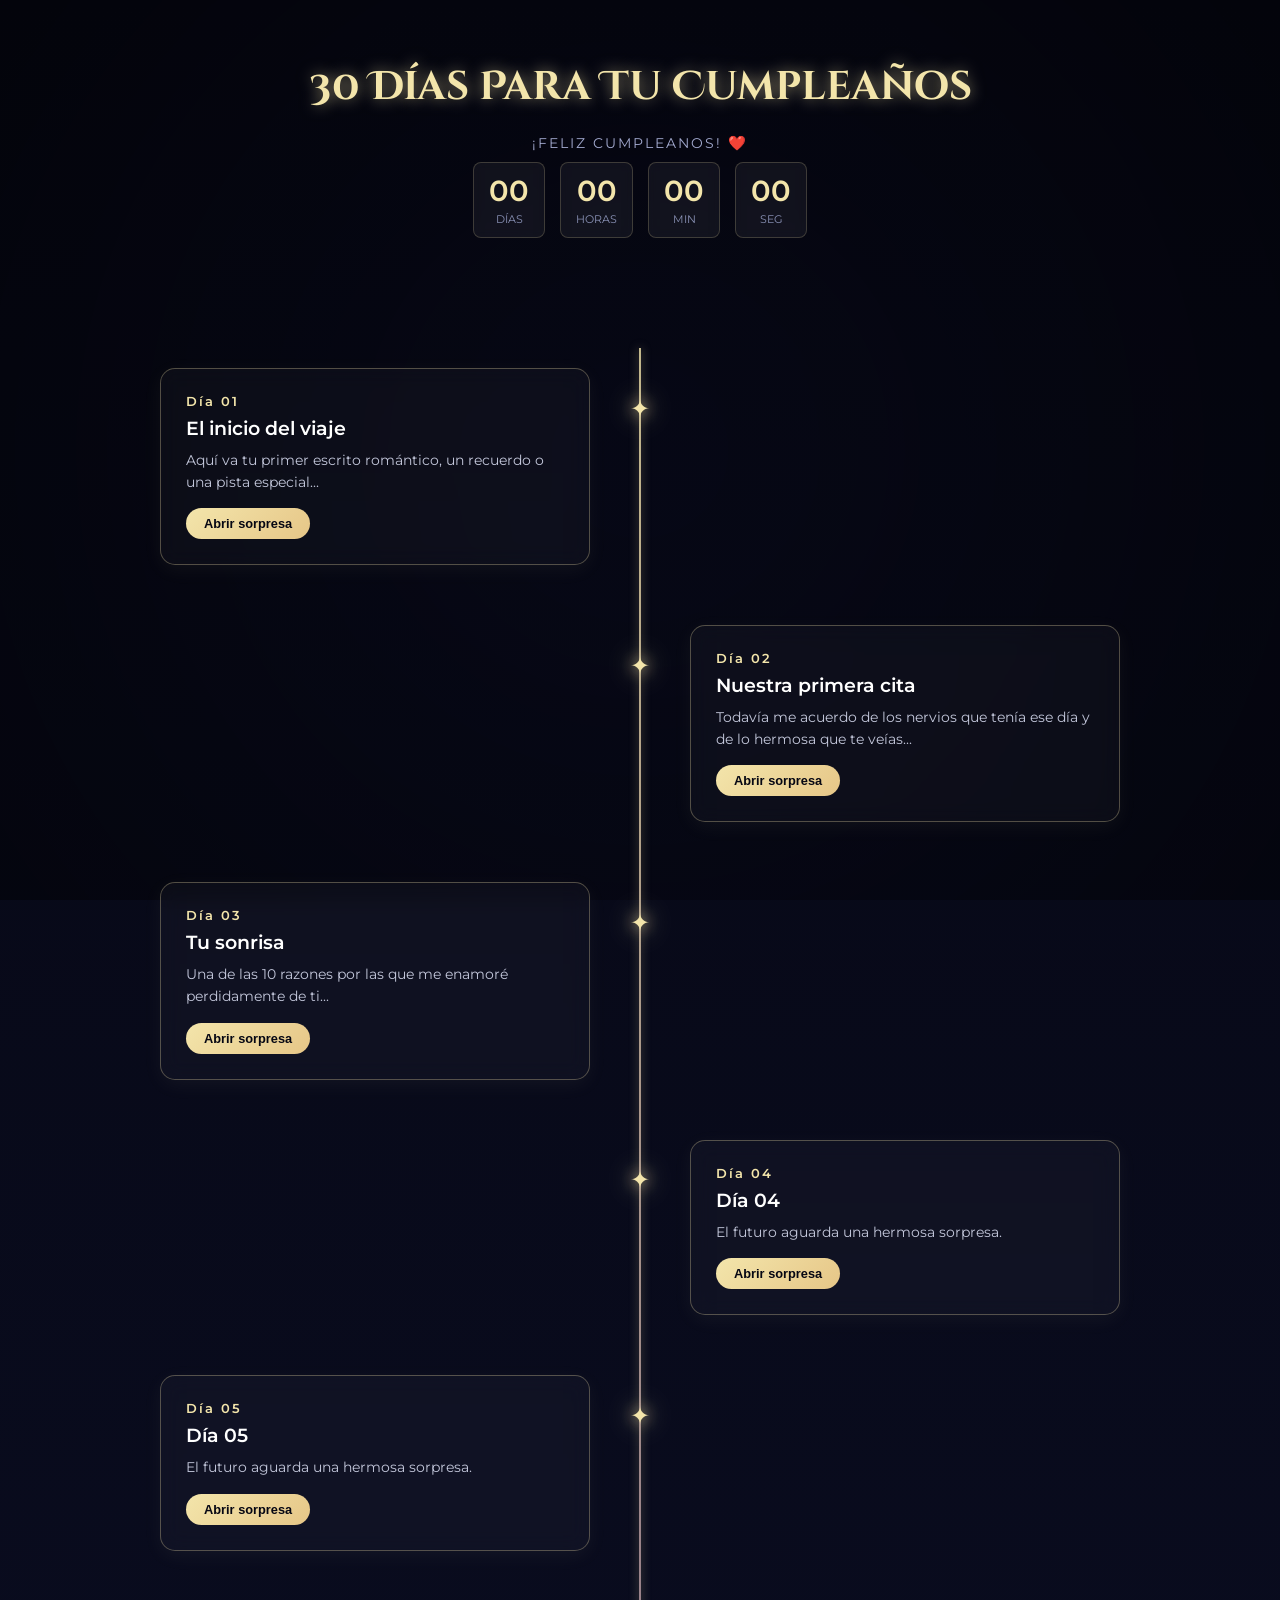
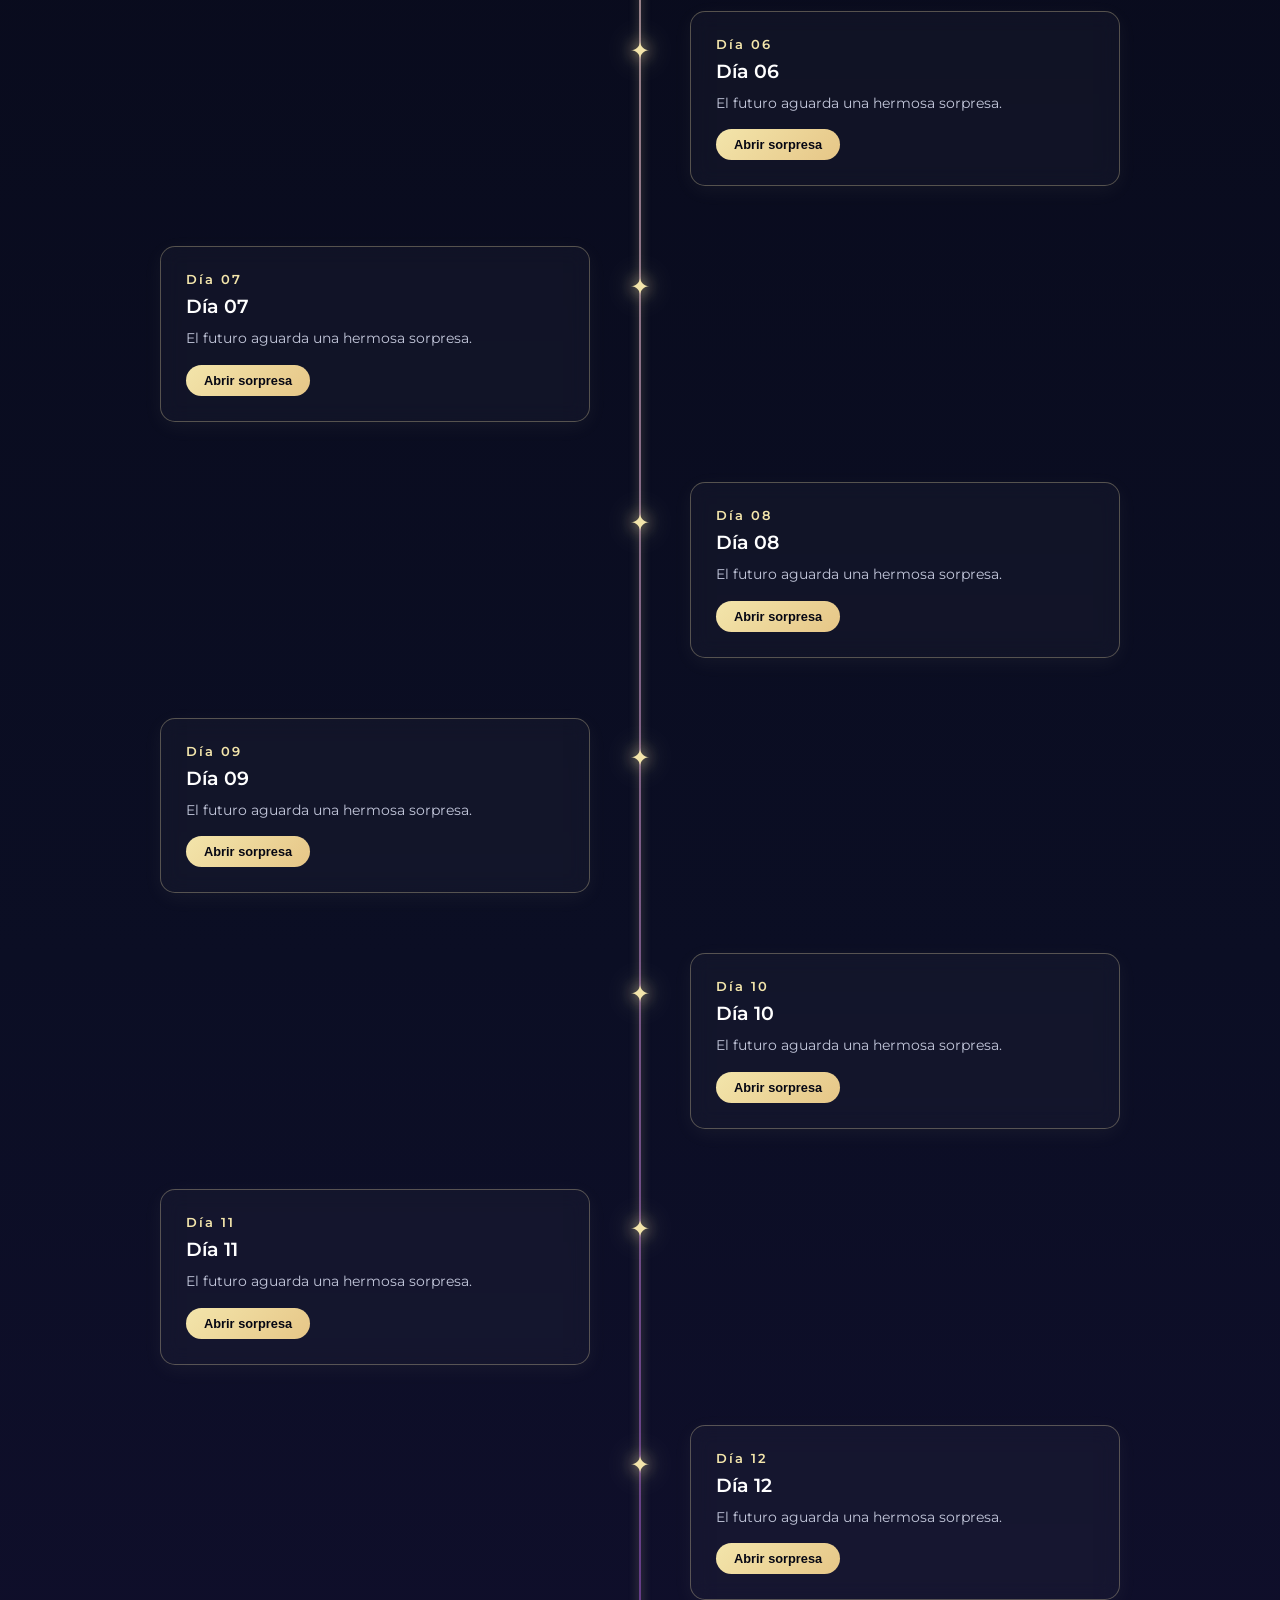
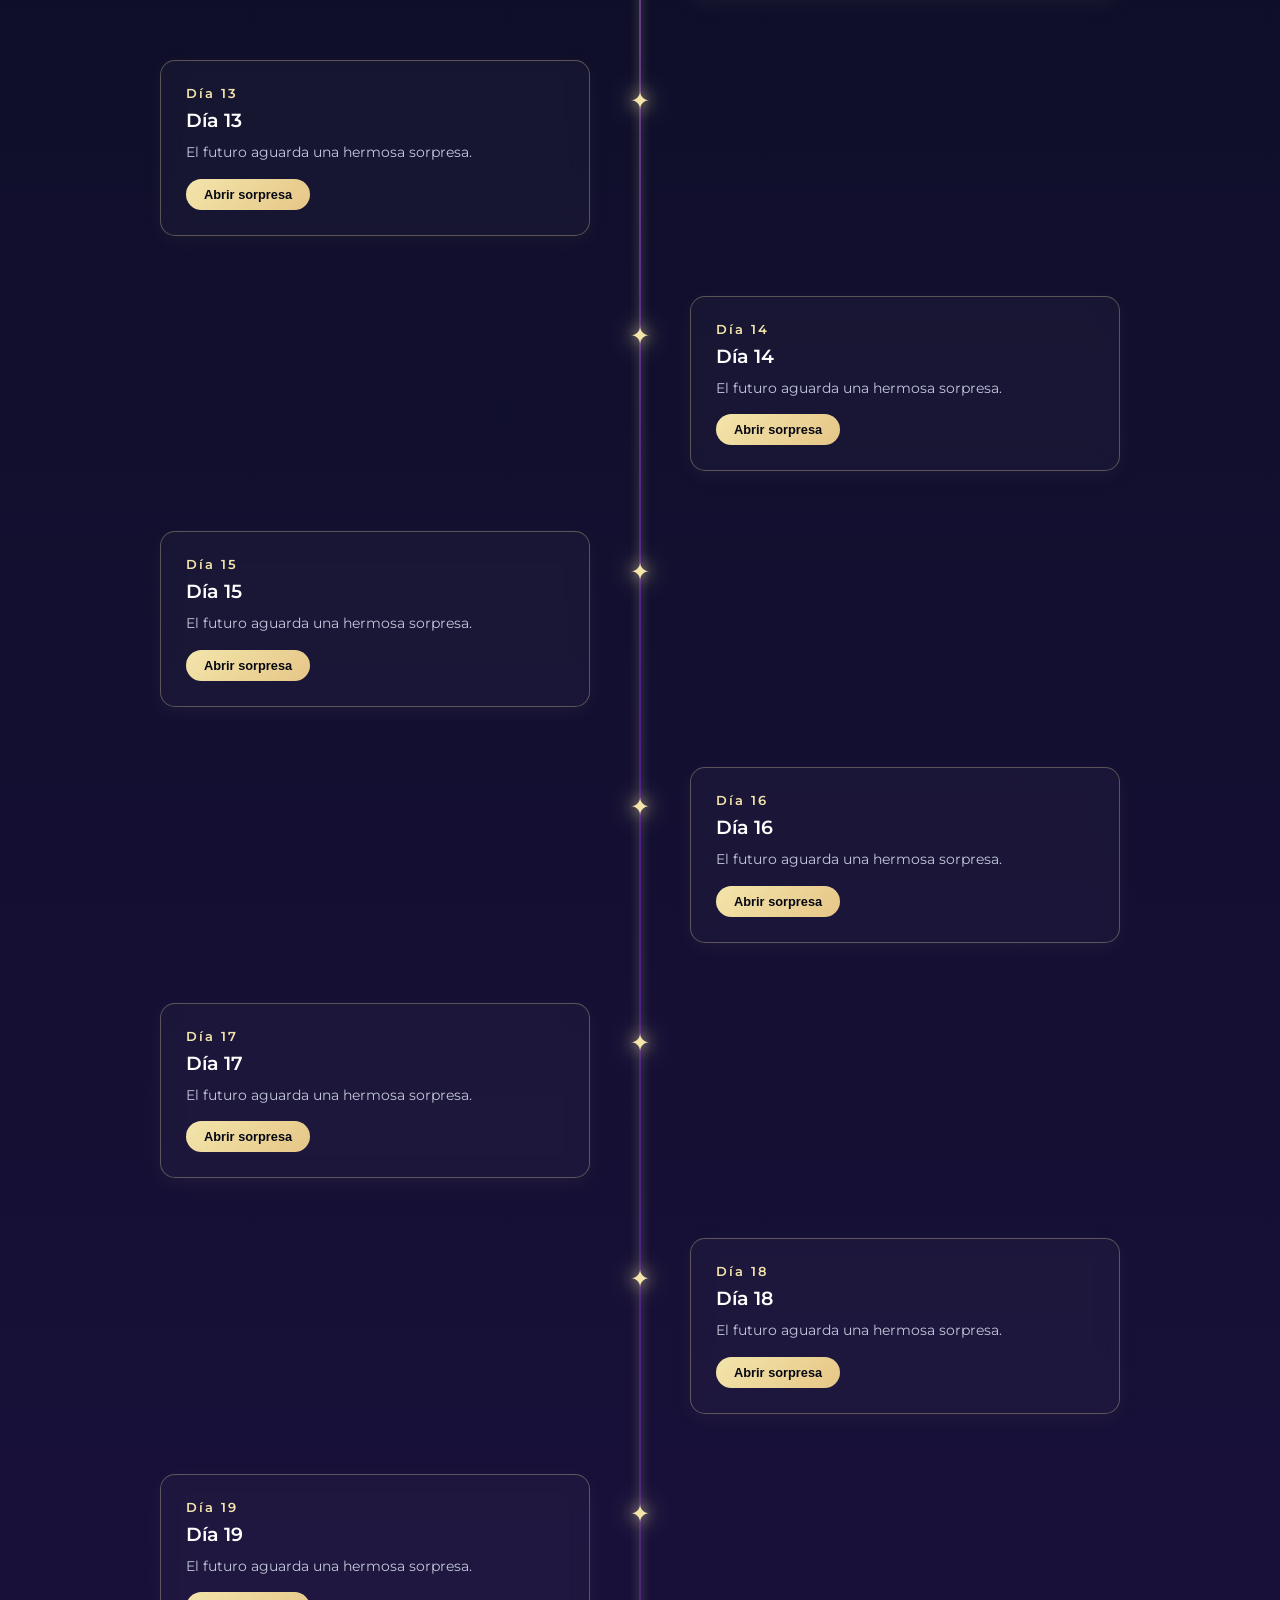
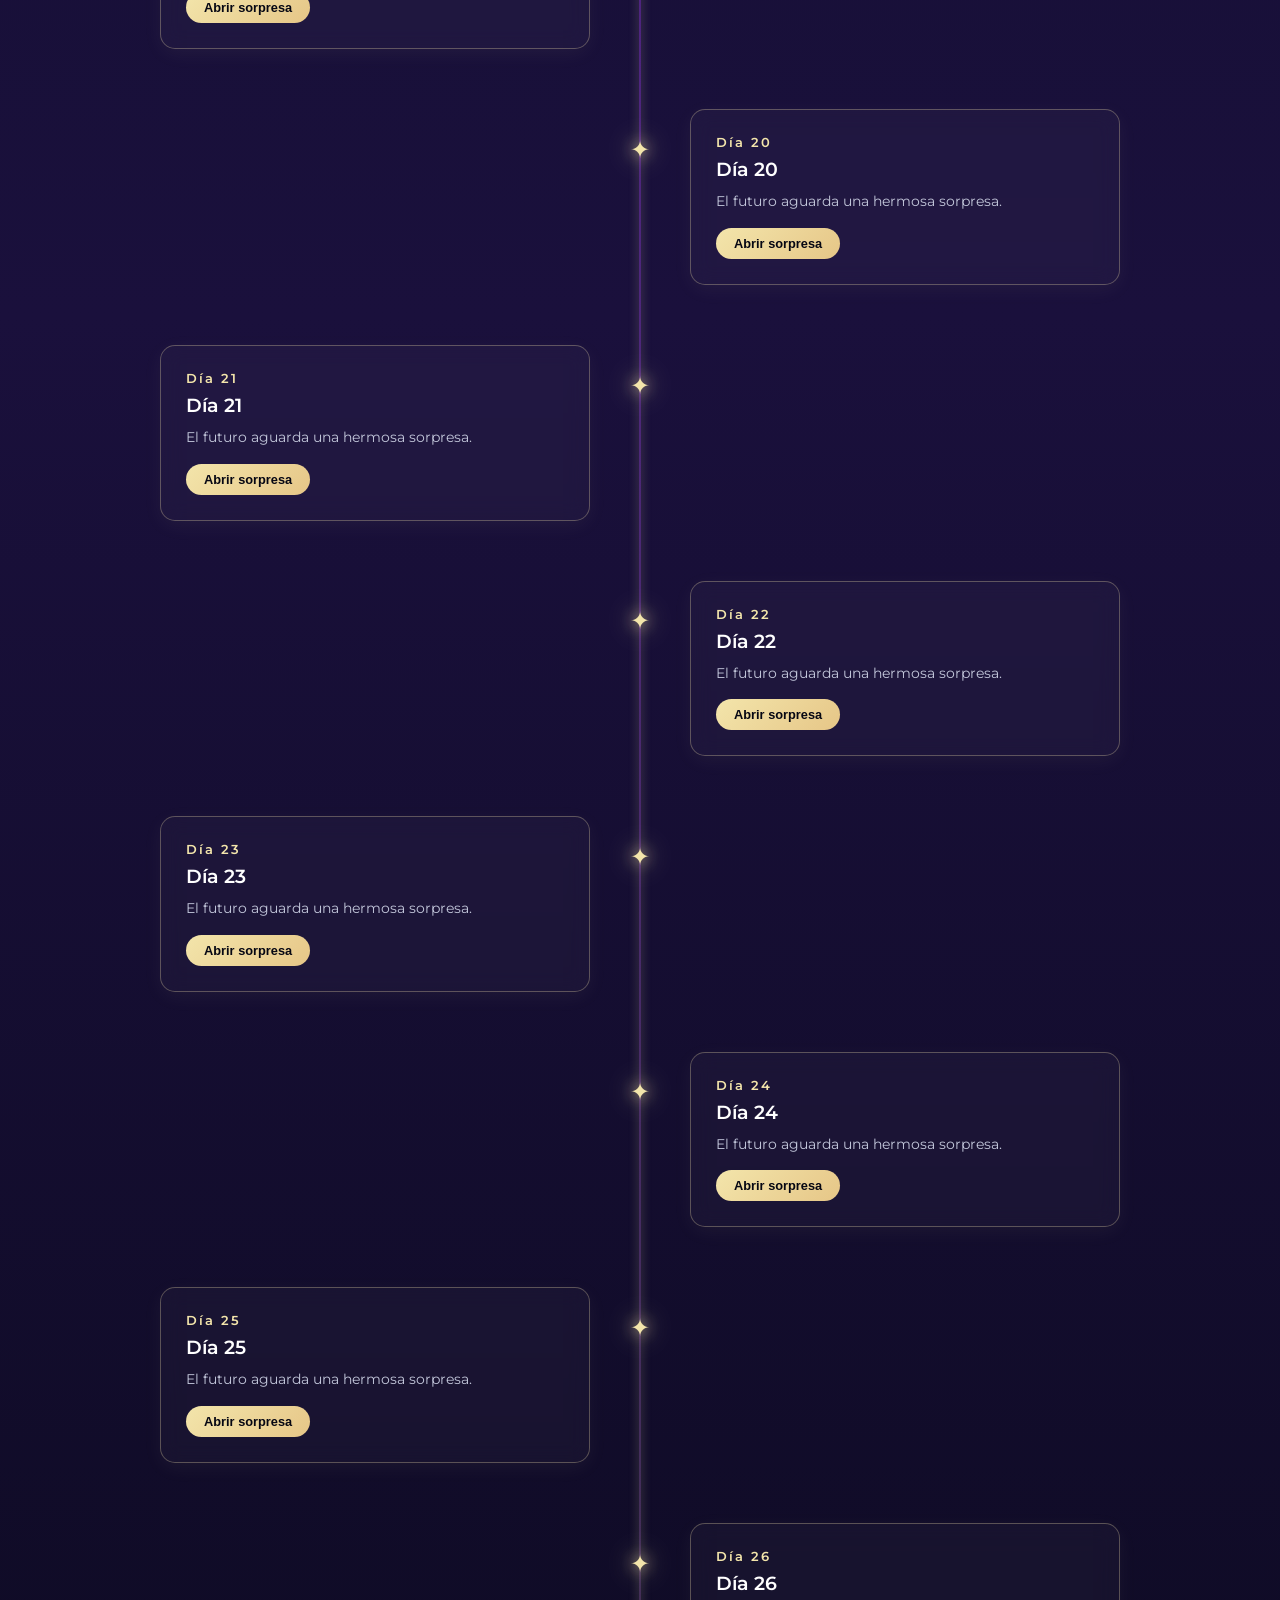
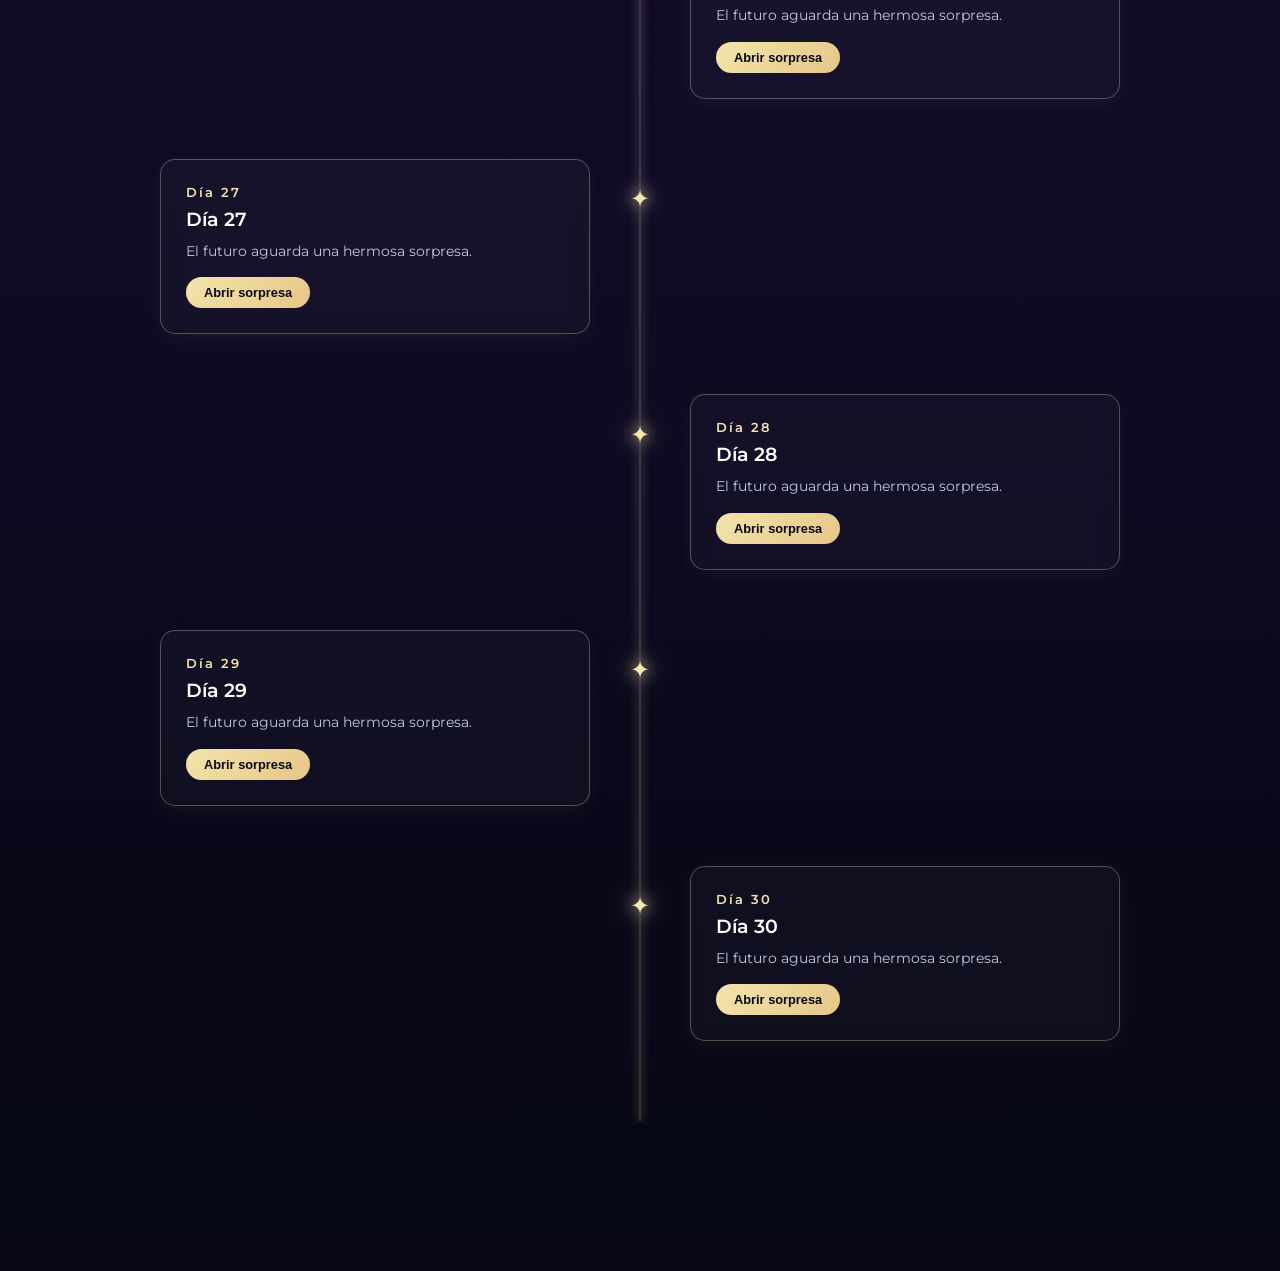
==== index.html @ 84472ef8 "Se eliminan los divs estáticos" ====
<!DOCTYPE html>
<html lang="es">

<head>
    <meta charset="UTF-8">
    <meta name="viewport" content="width=device-width, initial-scale=1.0">
    <title>30 Días Para Tu Cumpleaños</title>
    <link rel="stylesheet" href="styles.css">
    <link
        href="https://fonts.googleapis.com/css2?family=Cinzel+Decorative:wght@700&family=Montserrat:wght@300;400;600&display=swap"
        rel="stylesheet">
</head>

<body>

    <div class="stars-container">
        <div class="stars"></div>
        <div class="stars2"></div>
    </div>

    <header class="header">
        <h1 class="title">30 Días Para Tu Cumpleaños</h1>
        <div class="countdown-container">
            <p class="countdown-subtitle">El gran día comienza en:</p>
            <div class="countdown">
                <div class="time-box"><span id="days">00</span><label>Días</label></div>
                <div class="time-box"><span id="hours">00</span><label>Horas</label></div>
                <div class="time-box"><span id="minutes">00</span><label>Min</label></div>
                <div class="time-box"><span id="seconds">00</span><label>Seg</label></div>
            </div>
        </div>
    </header>

    <main class="timeline-container">
        <div class="constellation-line"></div>
    </main>
<script src="script.js" defer></script>
</body>

</html>
---- styles.css ----
/* ==========================================================================
   RESET Y CONFIGURACIÓN GENERAL
   ========================================================================== */
* {
    margin: 0;
    padding: 0;
    box-sizing: border-box;
}

body {
    font-family: 'Montserrat', sans-serif;
    background: linear-gradient(to bottom, #060713, #0b0e24, #1a103c, #060713);
    color: #ffffff;
    min-height: 100vh;
    overflow-x: hidden;
    padding-bottom: 100px;
}

/* Fondo de estrellas parpadeantes básicas */
.stars-container {
    position: fixed;
    top: 0;
    left: 0;
    width: 100%;
    height: 100%;
    z-index: -1;
    background: radial-gradient(circle at center, transparent 0%, rgba(0, 0, 0, 0.4) 100%);
}

/* ==========================================================================
   HEADER & COUNTDOWN
   ========================================================================== */
.header {
    text-align: center;
    padding: 60px 20px;
    position: relative;
}

.title {
    font-family: 'Cinzel Decorative', serif;
    font-size: 2.5rem;
    color: #f3e5ab;
    text-shadow: 0 0 15px rgba(243, 229, 171, 0.6);
    margin-bottom: 20px;
}

.countdown-subtitle {
    font-size: 0.9rem;
    text-transform: uppercase;
    letter-spacing: 2px;
    color: #a1a8cd;
    margin-bottom: 10px;
}

.countdown {
    display: flex;
    justify-content: center;
    gap: 15px;
}

.time-box {
    background: rgba(255, 255, 255, 0.05);
    border: 1px solid rgba(243, 229, 171, 0.2);
    padding: 10px 15px;
    border-radius: 8px;
    backdrop-filter: blur(5px);
    min-width: 70px;
}

.time-box span {
    display: block;
    font-size: 1.8rem;
    font-weight: 600;
    color: #f3e5ab;
}

.time-box label {
    font-size: 0.7rem;
    color: #8a92b6;
    text-transform: uppercase;
}

/* ==========================================================================
   RUTA VERTICAL (TIMELINE DE CONSTELACIÓN)
   ========================================================================== */
.timeline-container {
    position: relative;
    max-width: 1000px;
    margin: 50px auto;
    padding: 20px;
}

/* La línea de la constelación */
.constellation-line {
    position: absolute;
    top: 0;
    left: 50%;
    transform: translateX(-50%);
    width: 2px;
    height: 100%;
    background: linear-gradient(to bottom, rgba(243, 229, 171, 0.8), rgba(138, 43, 226, 0.5), rgba(243, 229, 171, 0.2));
    box-shadow: 0 0 10px rgba(243, 229, 171, 0.5);
    z-index: 1;
}

/* Contenedor de cada día */
.timeline-item {
    position: relative;
    width: 50%;
    margin-bottom: 60px;
    z-index: 2;
}

/* Alternancia izquierda / derecha */
.timeline-item.left {
    left: 0;
    padding-right: 50px;
}

.timeline-item.right {
    left: 50%;
    padding-left: 50px;
}

/* Los nodos/estrellas de la constelación */
.star-node {
    position: absolute;
    top: 25px;
    font-size: 1.5rem;
    width: 30px;
    height: 30px;
    display: flex;
    align-items: center;
    justify-content: center;
    z-index: 3;
    transition: all 0.5s ease;
}

.timeline-item.left .star-node {
    right: -15px;
}

.timeline-item.right .star-node {
    left: -15px;
}

/* Las tarjetas */
.card {
    background: rgba(255, 255, 255, 0.03);
    border: 1px solid rgba(255, 255, 255, 0.1);
    padding: 25px;
    border-radius: 15px;
    backdrop-filter: blur(10px);
    position: relative;
    transition: transform 0.3s ease, box-shadow 0.3s ease;
}

.day-number {
    font-size: 0.8rem;
    font-weight: 600;
    letter-spacing: 2px;
    color: #8a92b6;
    display: block;
    margin-bottom: 8px;
}

.card h3 {
    margin-bottom: 10px;
    font-weight: 600;
}

.card p {
    font-size: 0.9rem;
    color: #c3c7db;
    line-height: 1.5;
}

/* ==========================================================================
   ESTADOS: DESBLOQUEADO VS BLOQUEADO
   ========================================================================== */

/* 1. Estado Desbloqueado */
.timeline-item.unlocked .star-node {
    color: #f3e5ab;
    text-shadow: 0 0 15px #f3e5ab, 0 0 30px #f3e5ab;
    animation: pulse 2s infinite alternate;
}

.timeline-item.unlocked .card {
    border-color: rgba(243, 229, 171, 0.3);
    box-shadow: 0 5px 20px rgba(243, 229, 171, 0.05);
}

.timeline-item.unlocked .card:hover {
    transform: translateY(-5px);
    box-shadow: 0 10px 25px rgba(243, 229, 171, 0.15);
}

.timeline-item.unlocked .day-number {
    color: #f3e5ab;
}

.btn-open {
    background: linear-gradient(135deg, #f3e5ab, #e6c687);
    color: #060713;
    border: none;
    padding: 8px 18px;
    border-radius: 20px;
    font-weight: 600;
    font-size: 0.8rem;
    margin-top: 15px;
    cursor: pointer;
    transition: transform 0.2s;
}

.btn-open:hover {
    transform: scale(1.05);
}

/* 2. Estado Bloqueado */
.timeline-item.locked {
    filter: grayscale(80%);
    opacity: 0.5;
}

.timeline-item.locked .star-node {
    color: #4a4f6d;
}

.timeline-item.locked .card {
    background: rgba(0, 0, 0, 0.2);
    user-select: none;
    pointer-events: none;
    /* Evita que haga clic */
}

.lock-icon {
    position: absolute;
    top: 15px;
    right: 15px;
    font-size: 1.2rem;
    opacity: 0.7;
}

/* Animación de la estrella brillante */
@keyframes pulse {
    0% {
        transform: scale(1);
        opacity: 0.8;
    }

    100% {
        transform: scale(1.2);
        opacity: 1;
        text-shadow: 0 0 20px #f3e5ab;
    }
}

/* Responsive para celulares */
@media (max-width: 768px) {
    .constellation-line {
        left: 20px;
    }

    .timeline-item {
        width: 100%;
        left: 0 !important;
        padding-left: 45px !important;
        padding-right: 0 !important;
    }

    .star-node {
        left: 5px !important;
    }
}
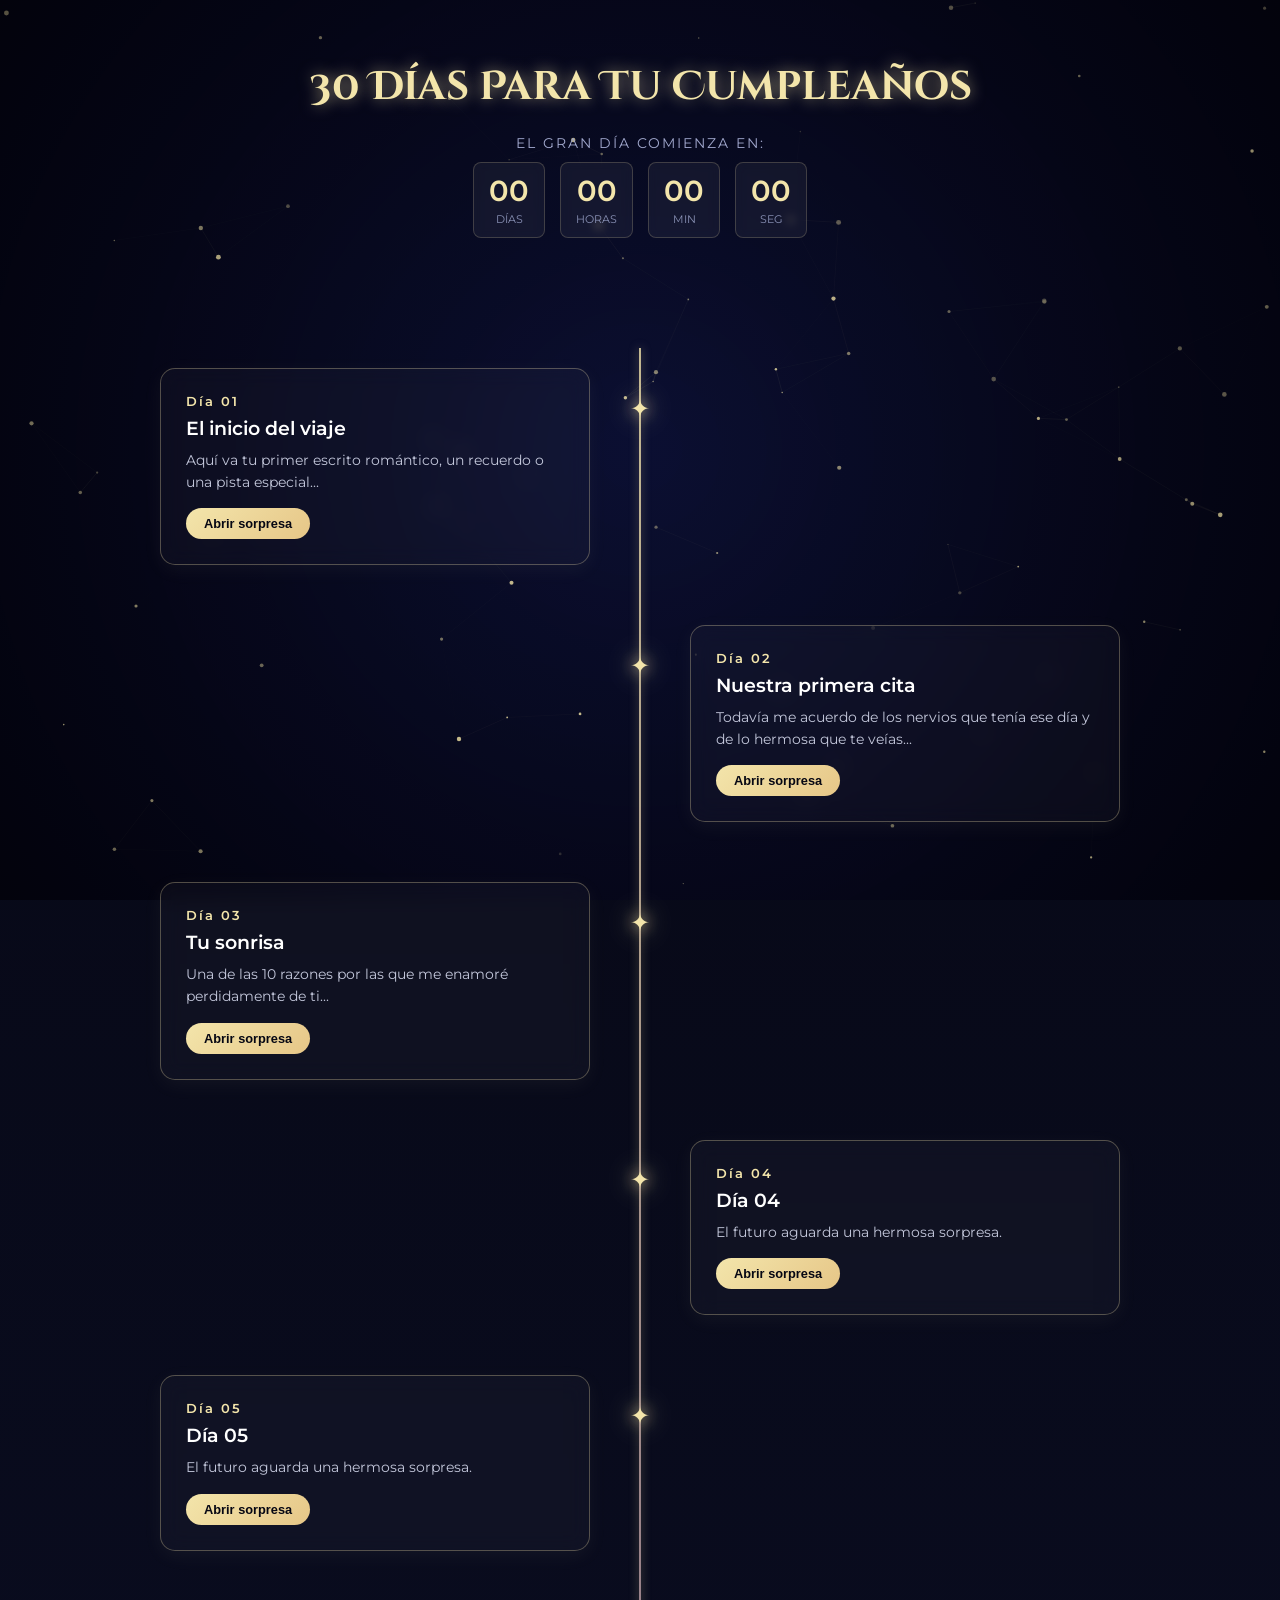
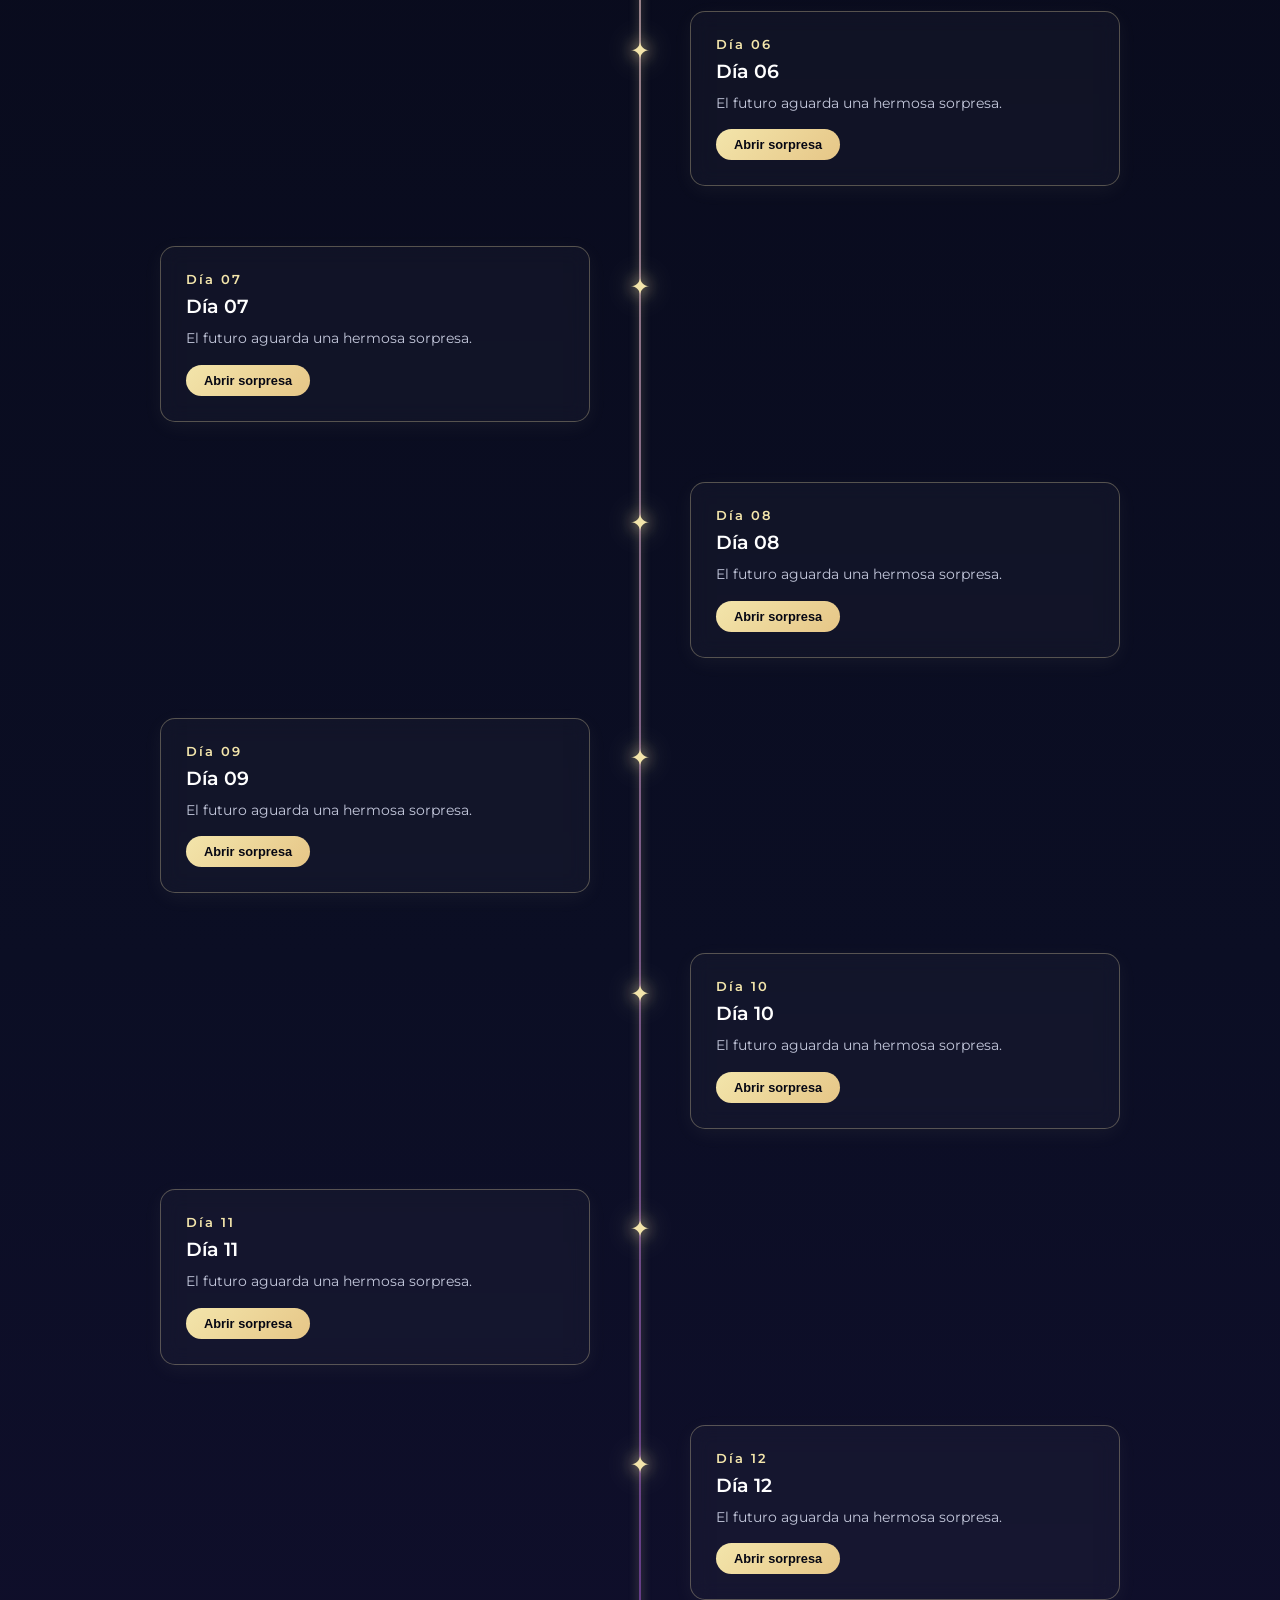
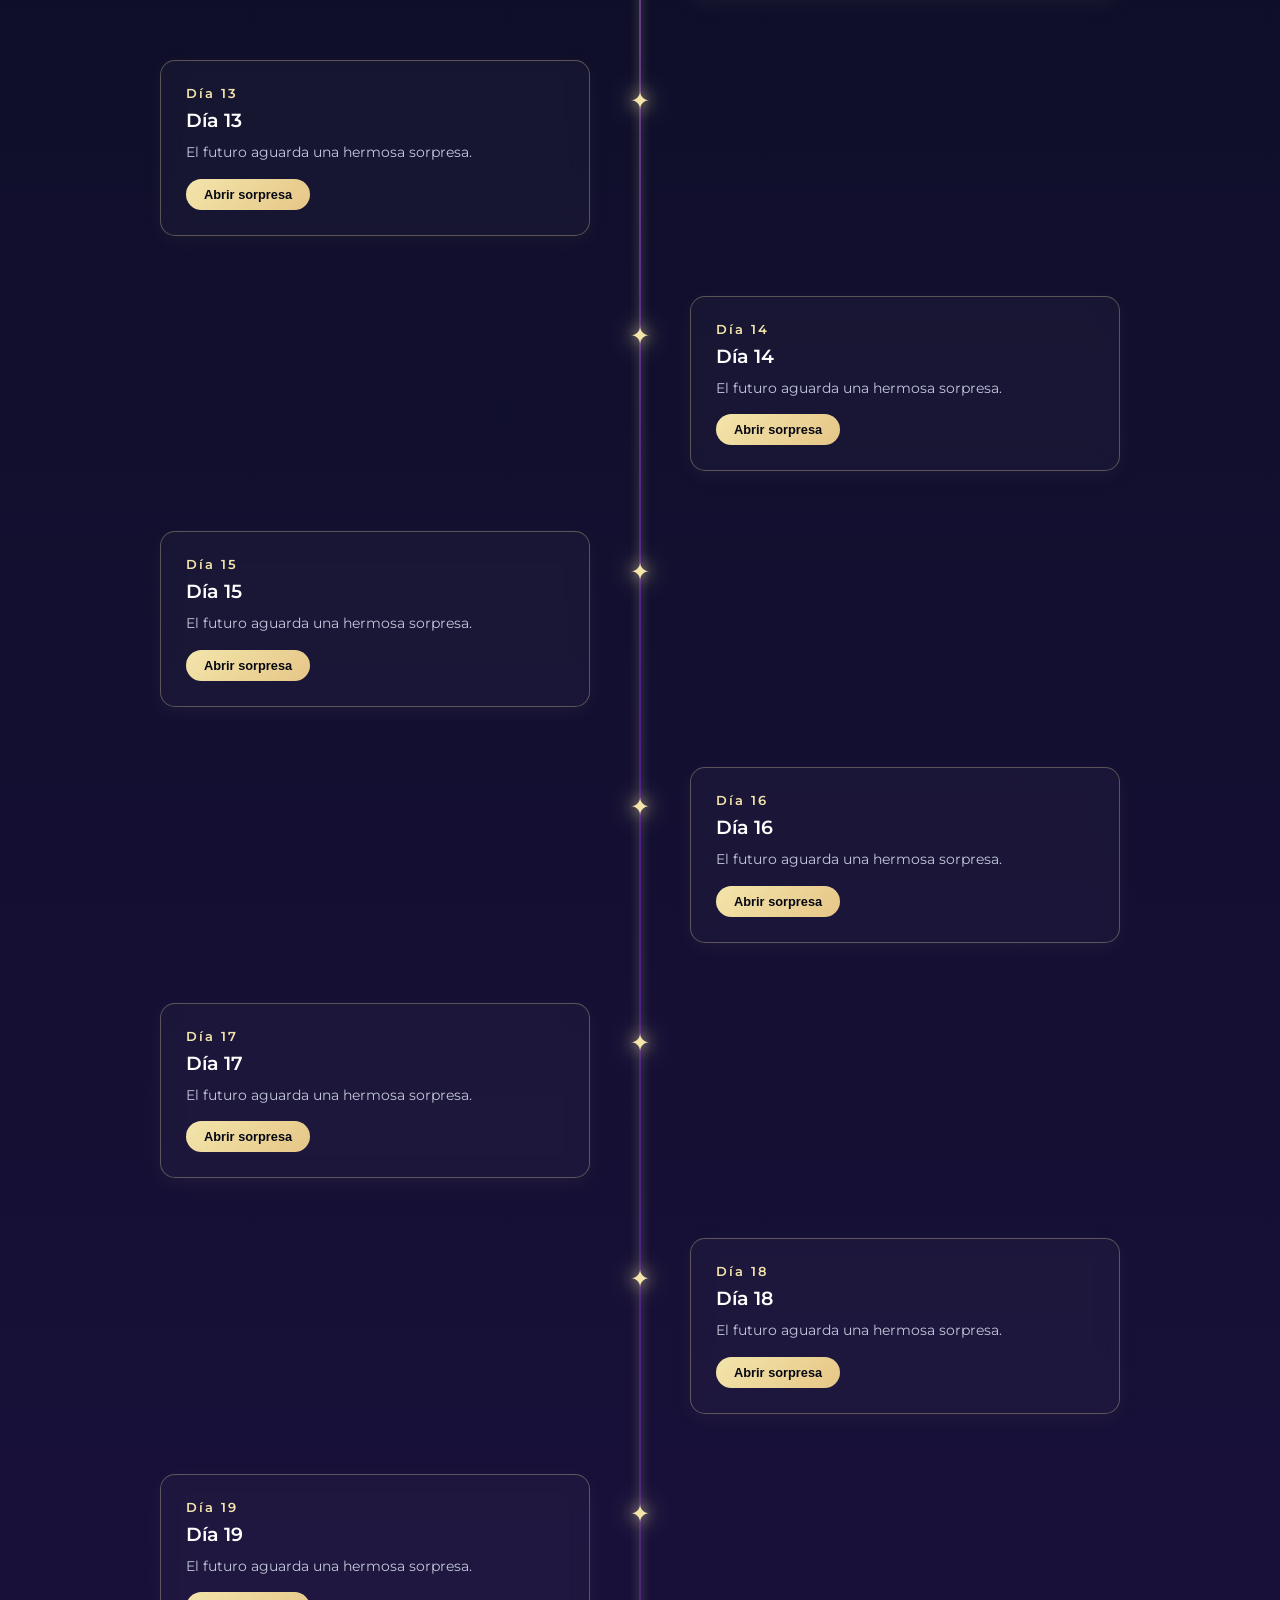
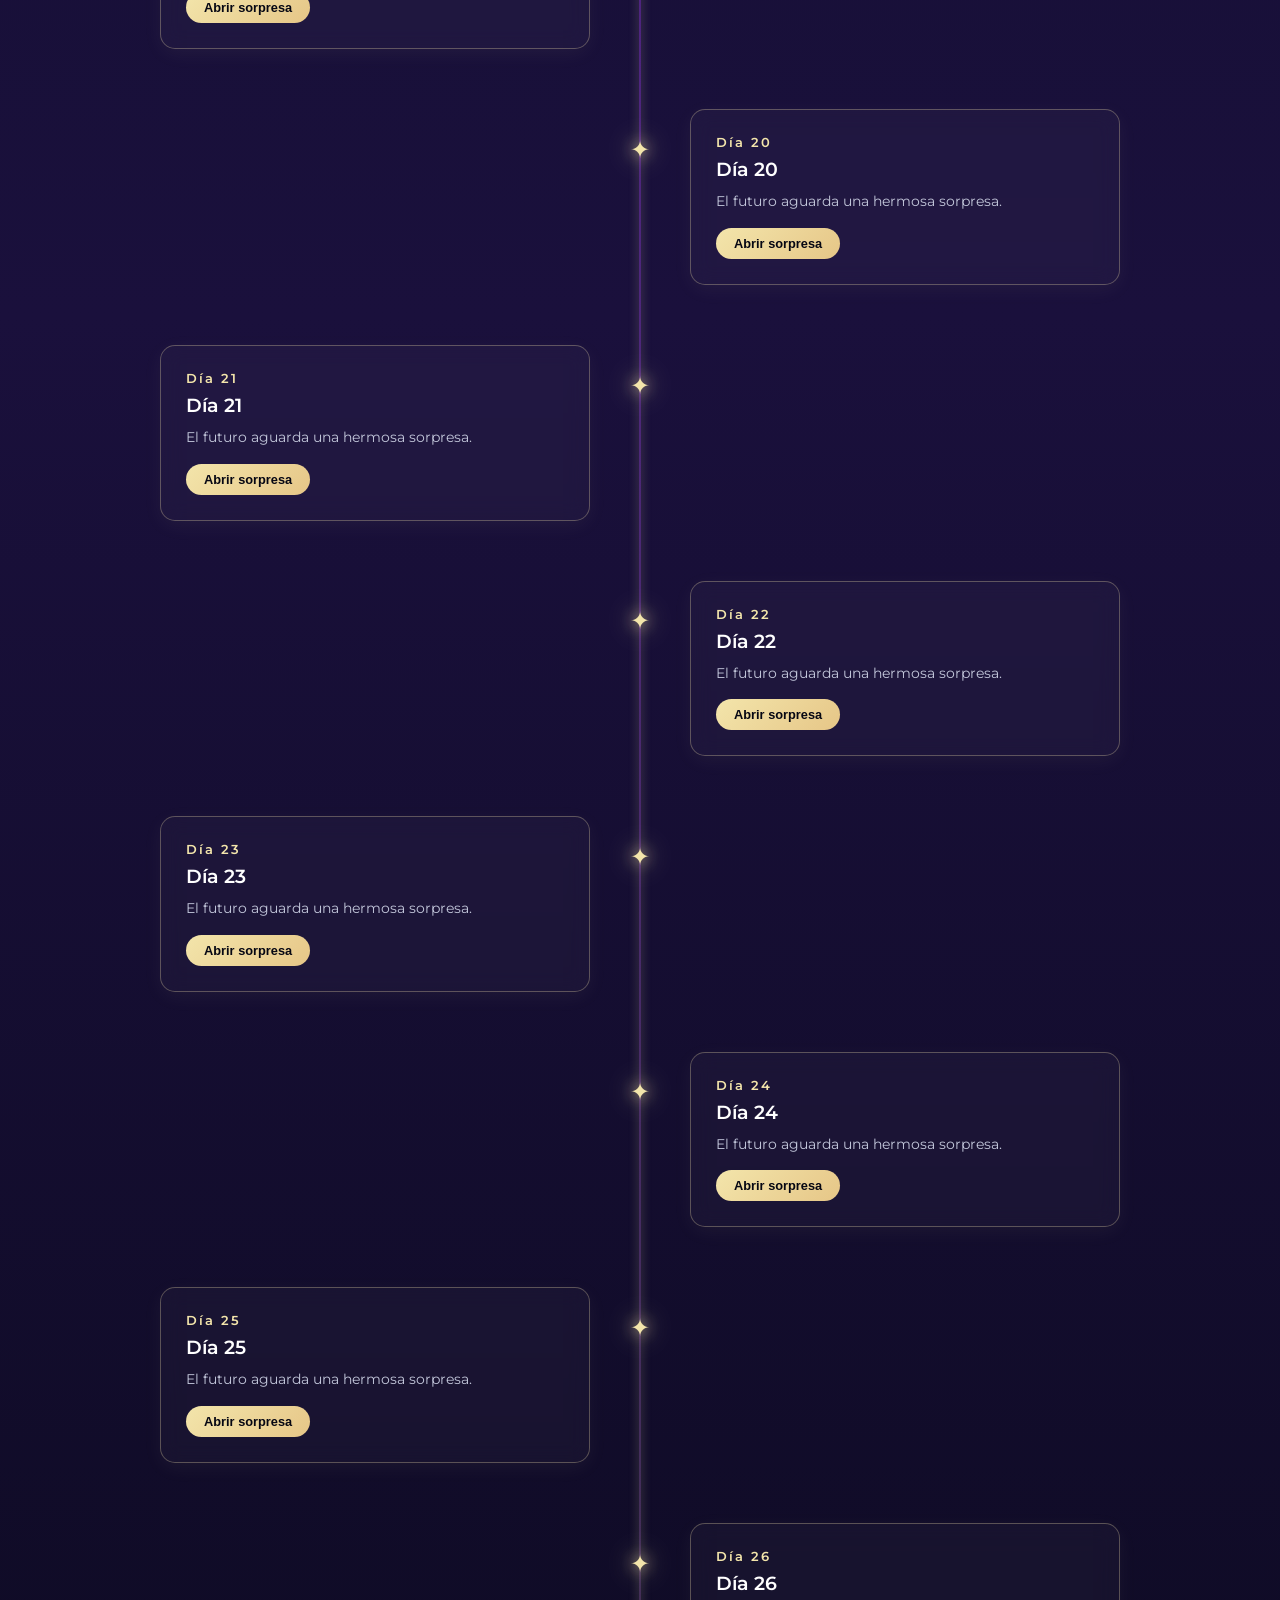
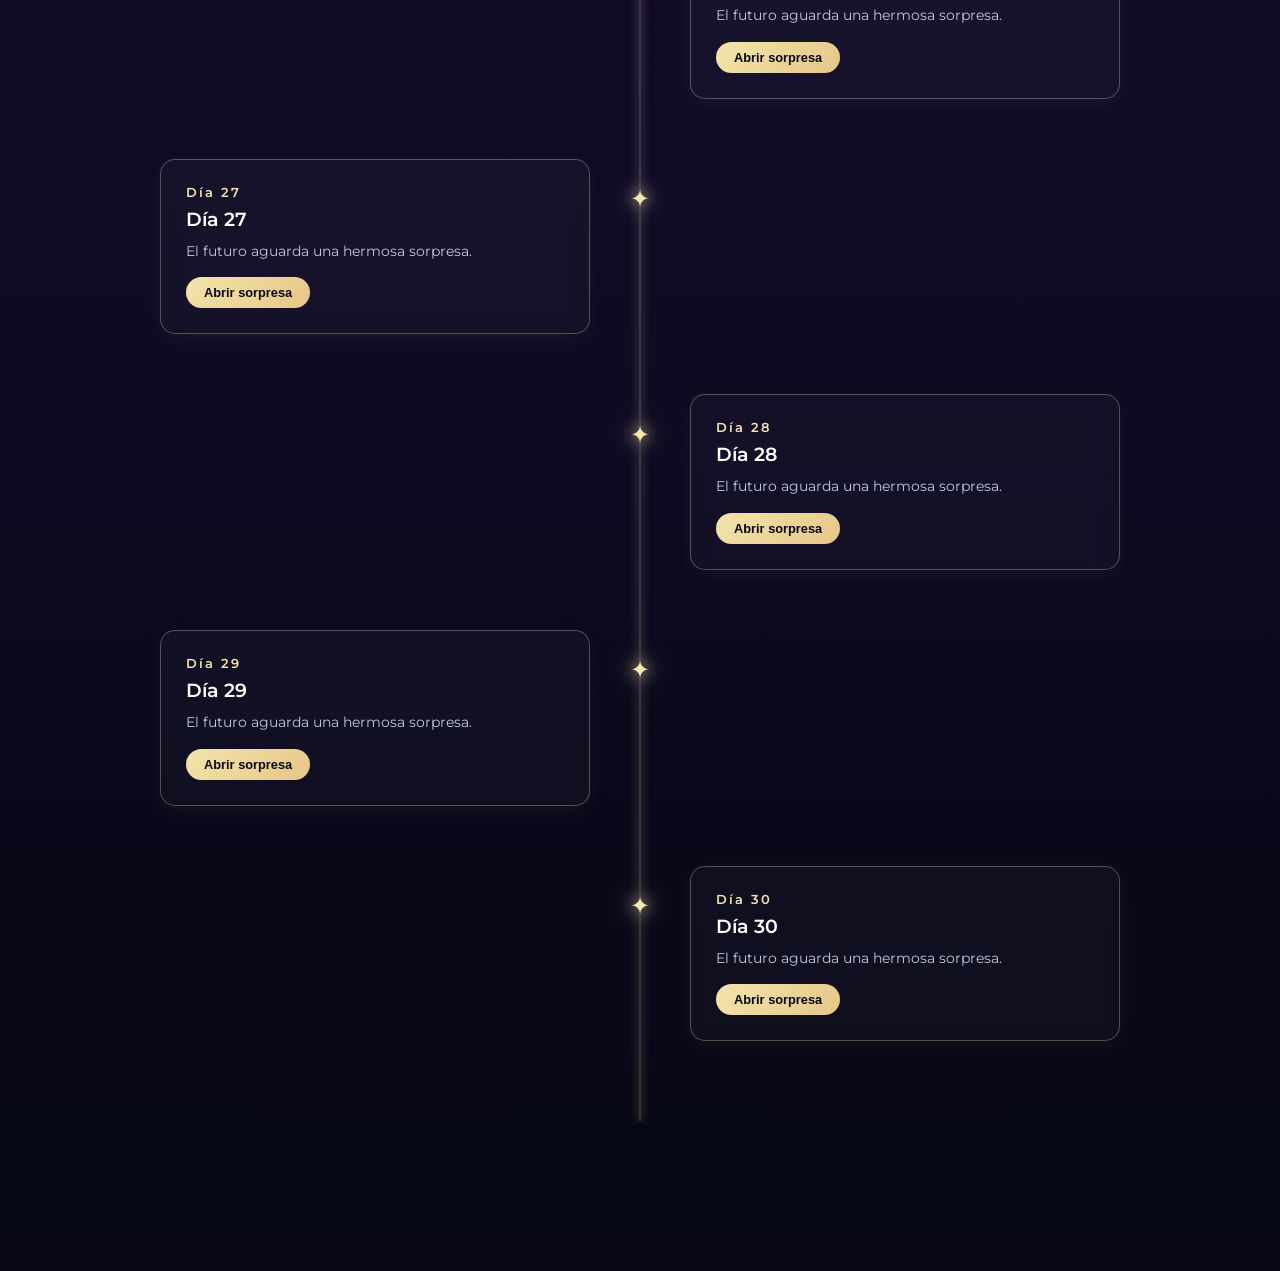
==== commit a3205b73: "Añadiendo fondo dinámico de estrellas" ====
--- a/index.html
+++ b/index.html
@@ -12,6 +12,8 @@
 </head>
 
 <body>
+
+    <canvas id="constellationCanvas"></canvas>
 
     <div class="stars-container">
         <div class="stars"></div>
@@ -33,7 +35,19 @@
 
     <main class="timeline-container">
         <div class="constellation-line"></div>
+        <div id="surprise-modal" class="modal">
+            <div class="modal-content">
+                <span class="close-modal">&times;</span>
+                <div class="modal-body">
+                    <span class="modal-day" id="modal-day-text"></span>
+                    <h2 id="modal-title"></h2>
+                    <div class="modal-divider">✦ ✦ ✦</div>
+                    <p id="modal-text"></p>
+                </div>
+            </div>
+        </div>
     </main>
+
 <script src="script.js" defer></script>
 </body>
 
--- a/styles.css
+++ b/styles.css
@@ -272,4 +272,116 @@
     .star-node {
         left: 5px !important;
     }
+}
+
+/* ==========================================================================
+   VENTANA MODAL INTERACTIVA
+   ========================================================================== */
+.modal {
+    display: none;
+    /* Oculto por defecto */
+    position: fixed;
+    top: 0;
+    left: 0;
+    width: 100%;
+    height: 100%;
+    background-color: rgba(6, 7, 19, 0.8);
+    backdrop-filter: blur(8px);
+    /* Difumina el fondo de la constelación */
+    z-index: 1000;
+    justify-content: center;
+    align-items: center;
+    padding: 20px;
+}
+
+.modal-content {
+    background: linear-gradient(135deg, #121432, #1a103c);
+    border: 2px solid rgba(243, 229, 171, 0.4);
+    box-shadow: 0 0 30px rgba(243, 229, 171, 0.2);
+    width: 100%;
+    max-width: 550px;
+    border-radius: 20px;
+    position: relative;
+    padding: 40px 30px;
+    animation: zoomIn 0.4s cubic-bezier(0.175, 0.885, 0.32, 1.275);
+}
+
+/* Botón de cerrar (X) */
+.close-modal {
+    position: absolute;
+    top: 15px;
+    right: 20px;
+    font-size: 2rem;
+    color: #a1a8cd;
+    cursor: pointer;
+    transition: color 0.2s;
+}
+
+.close-modal:hover {
+    color: #f3e5ab;
+}
+
+.modal-body {
+    text-align: center;
+}
+
+.modal-day {
+    font-size: 0.85rem;
+    font-weight: 600;
+    letter-spacing: 3px;
+    color: #f3e5ab;
+    text-transform: uppercase;
+    display: block;
+    margin-bottom: 10px;
+}
+
+#modal-title {
+    font-family: 'Cinzel Decorative', serif;
+    font-size: 1.8rem;
+    color: #ffffff;
+    margin-bottom: 15px;
+}
+
+.modal-divider {
+    color: rgba(243, 229, 171, 0.5);
+    margin-bottom: 20px;
+    font-size: 0.9rem;
+    letter-spacing: 5px;
+}
+
+#modal-text {
+    font-size: 1rem;
+    color: #e2e4f0;
+    line-height: 1.7;
+    white-space: pre-line;
+    /* Respeta los saltos de línea de tus escritos */
+}
+
+/* Animación de entrada */
+@keyframes zoomIn {
+    from {
+        transform: scale(0.7);
+        opacity: 0;
+    }
+
+    to {
+        transform: scale(1);
+        opacity: 1;
+    }
+}
+
+/* ==========================================================================
+   FONDO DE CONSTELACIONES DINÁMICAS (CANVAS)
+   ========================================================================== */
+#constellationCanvas {
+    position: fixed;
+    top: 0;
+    left: 0;
+    width: 100vw;
+    height: 100vh;
+    z-index: -1;
+    /* Se mantiene estrictamente detrás del contenido */
+    background: radial-gradient(circle at center, #0c1033 0%, #050515 100%);
+    pointer-events: none;
+    /* Permite que se pueda hacer click en las tarjetas sin problema */
 }
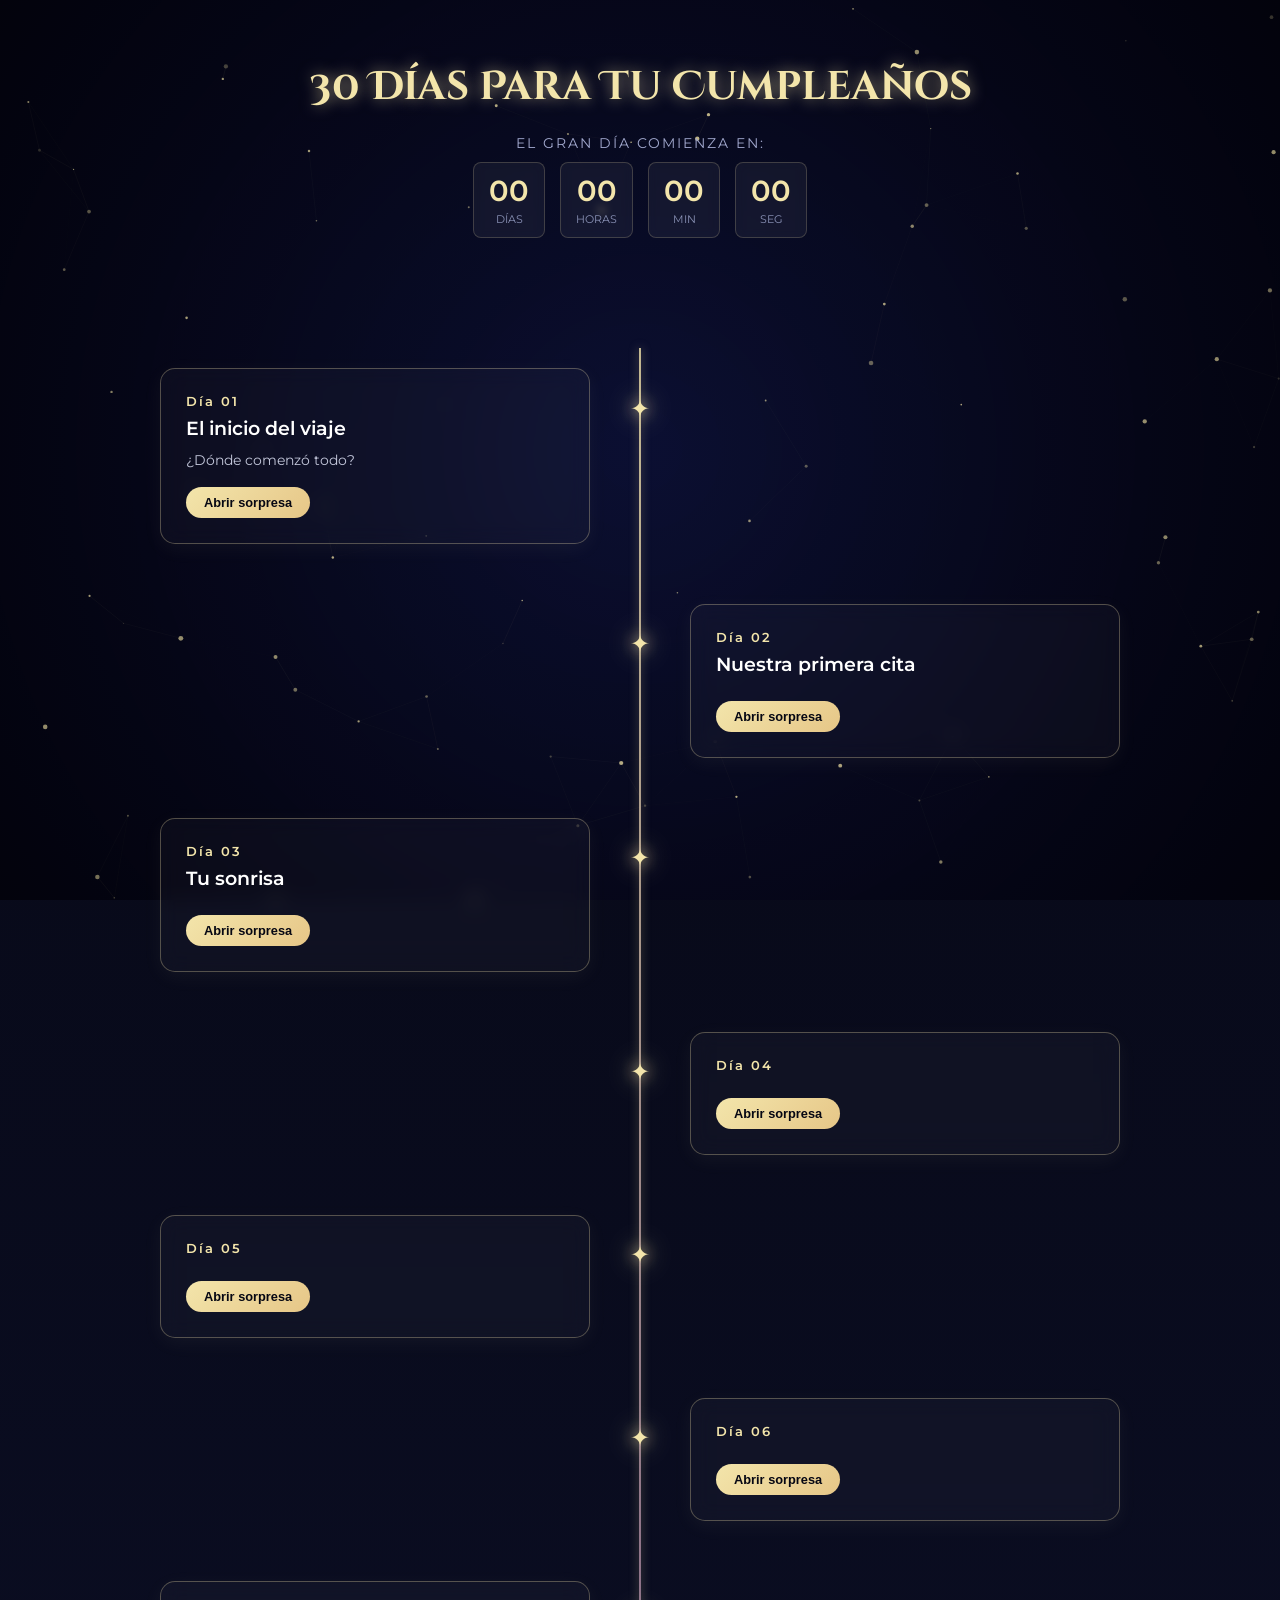
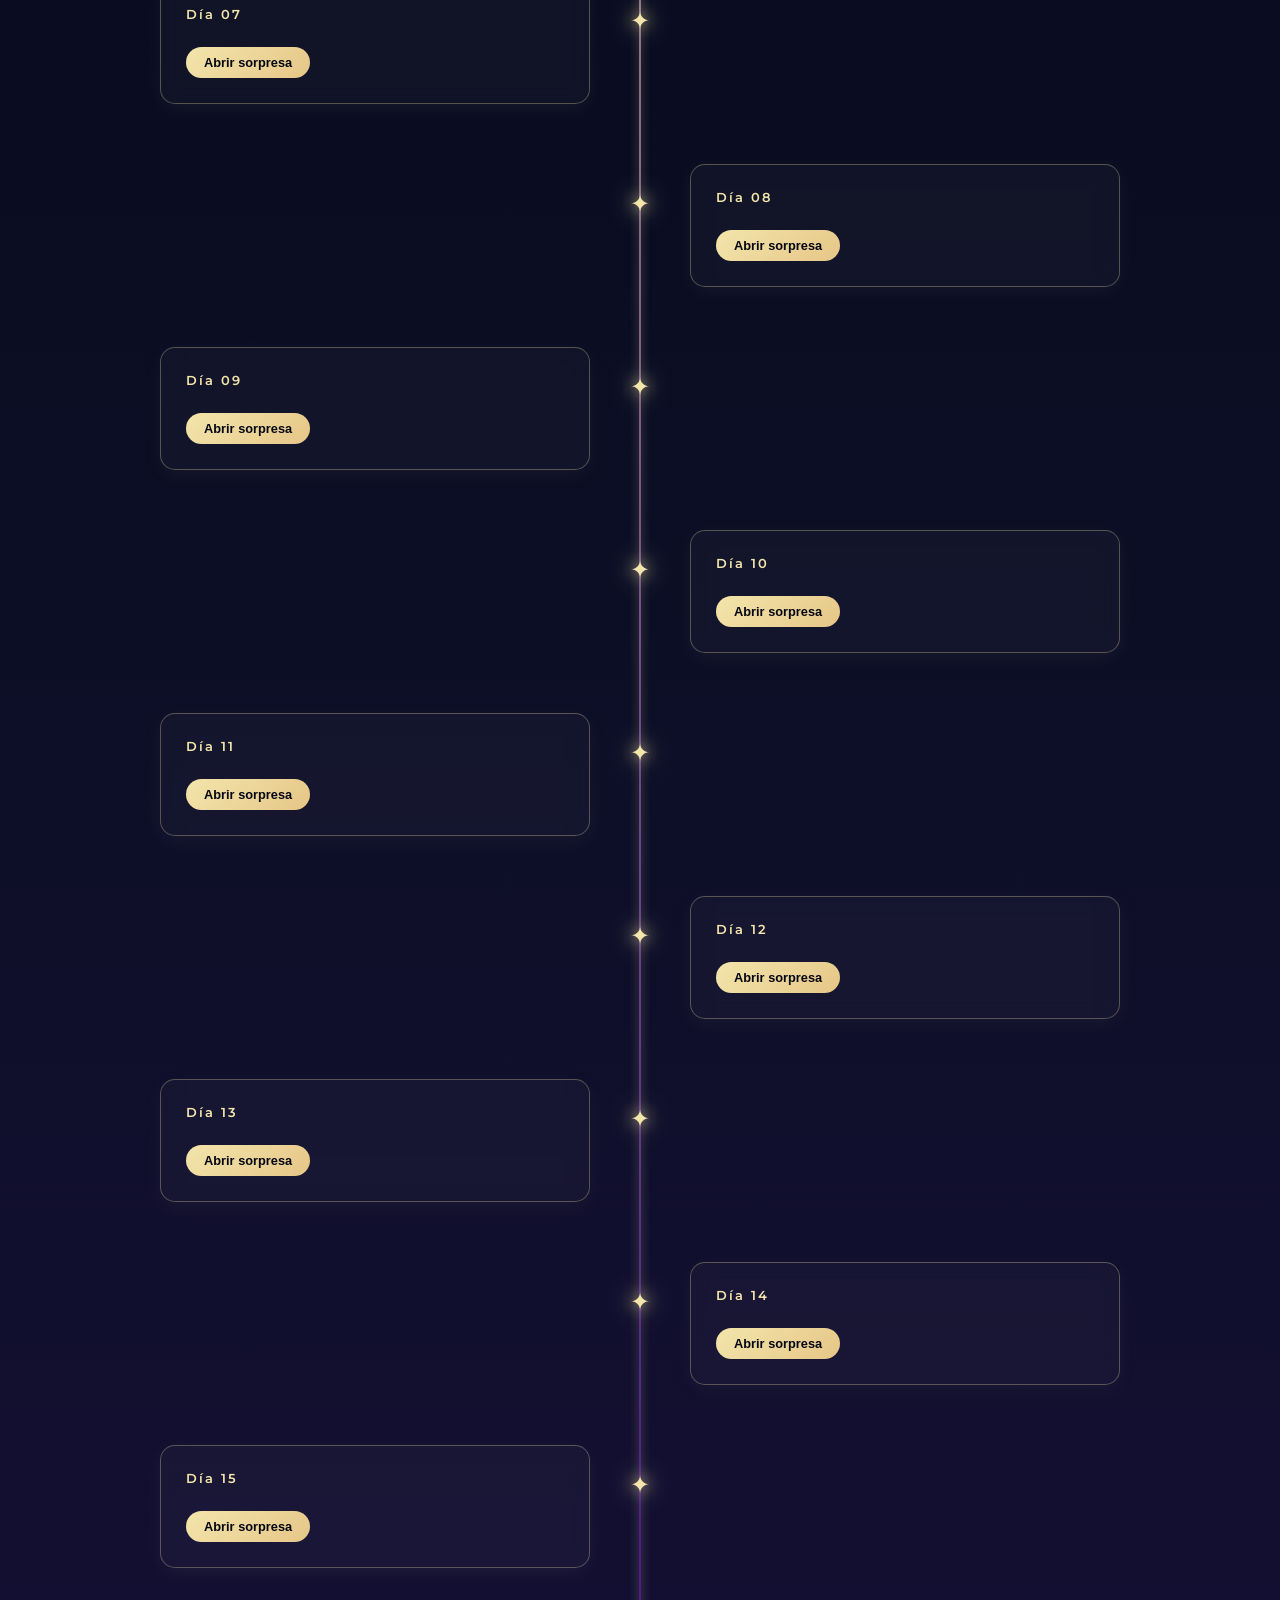
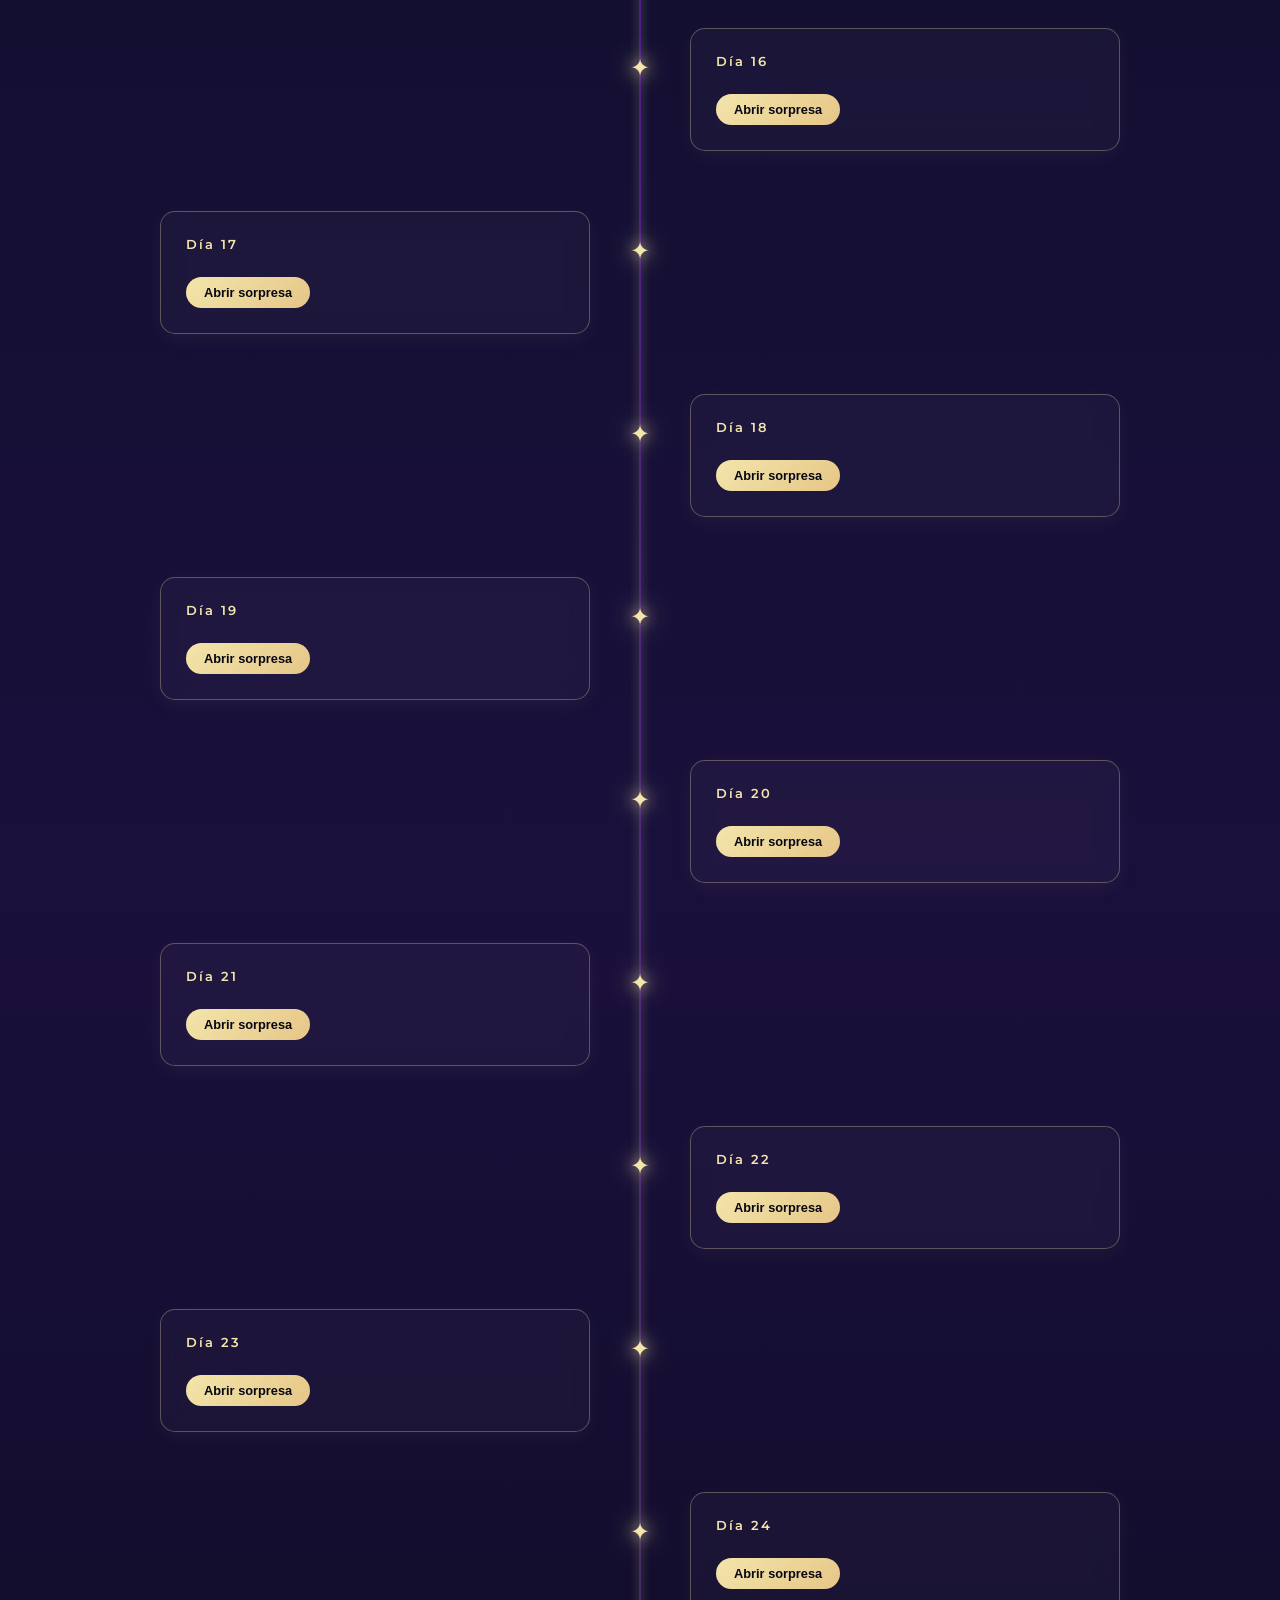
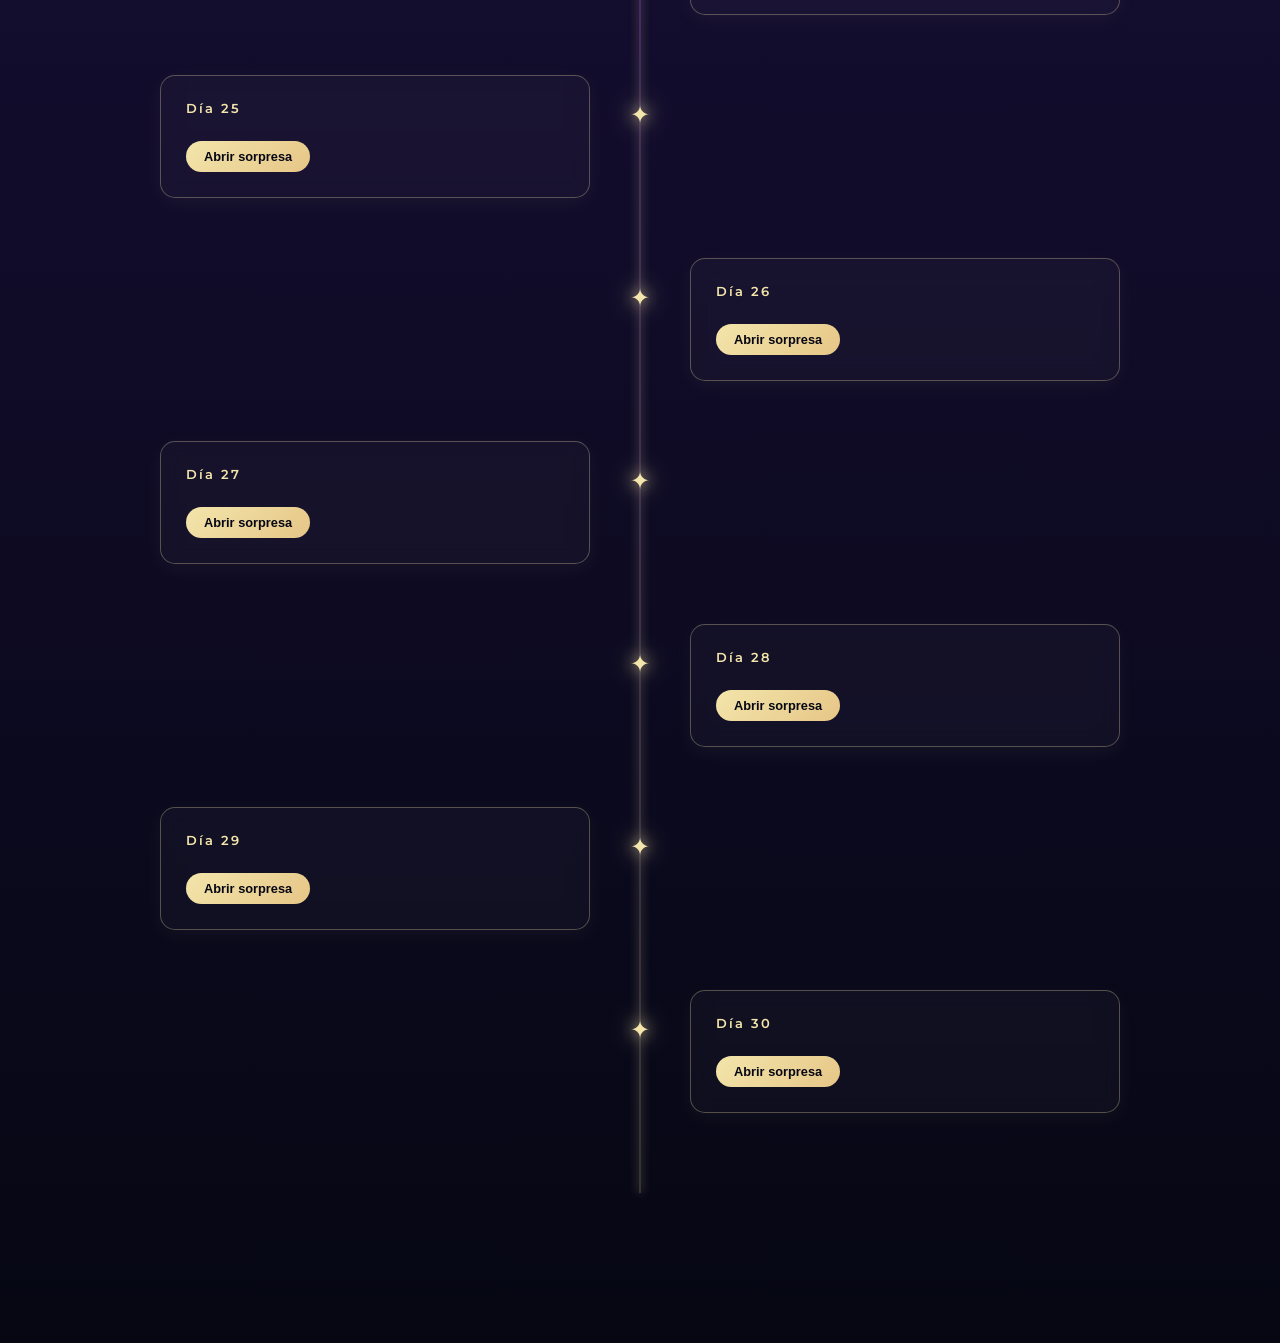
==== commit bf716830: "Añadiendo ícono" ====
--- a/index.html
+++ b/index.html
@@ -4,6 +4,7 @@
 <head>
     <meta charset="UTF-8">
     <meta name="viewport" content="width=device-width, initial-scale=1.0">
+    <link rel="shortcut icon" href="heart.pnggit" type="image/x-icon">
     <title>30 Días Para Tu Cumpleaños</title>
     <link rel="stylesheet" href="styles.css">
     <link
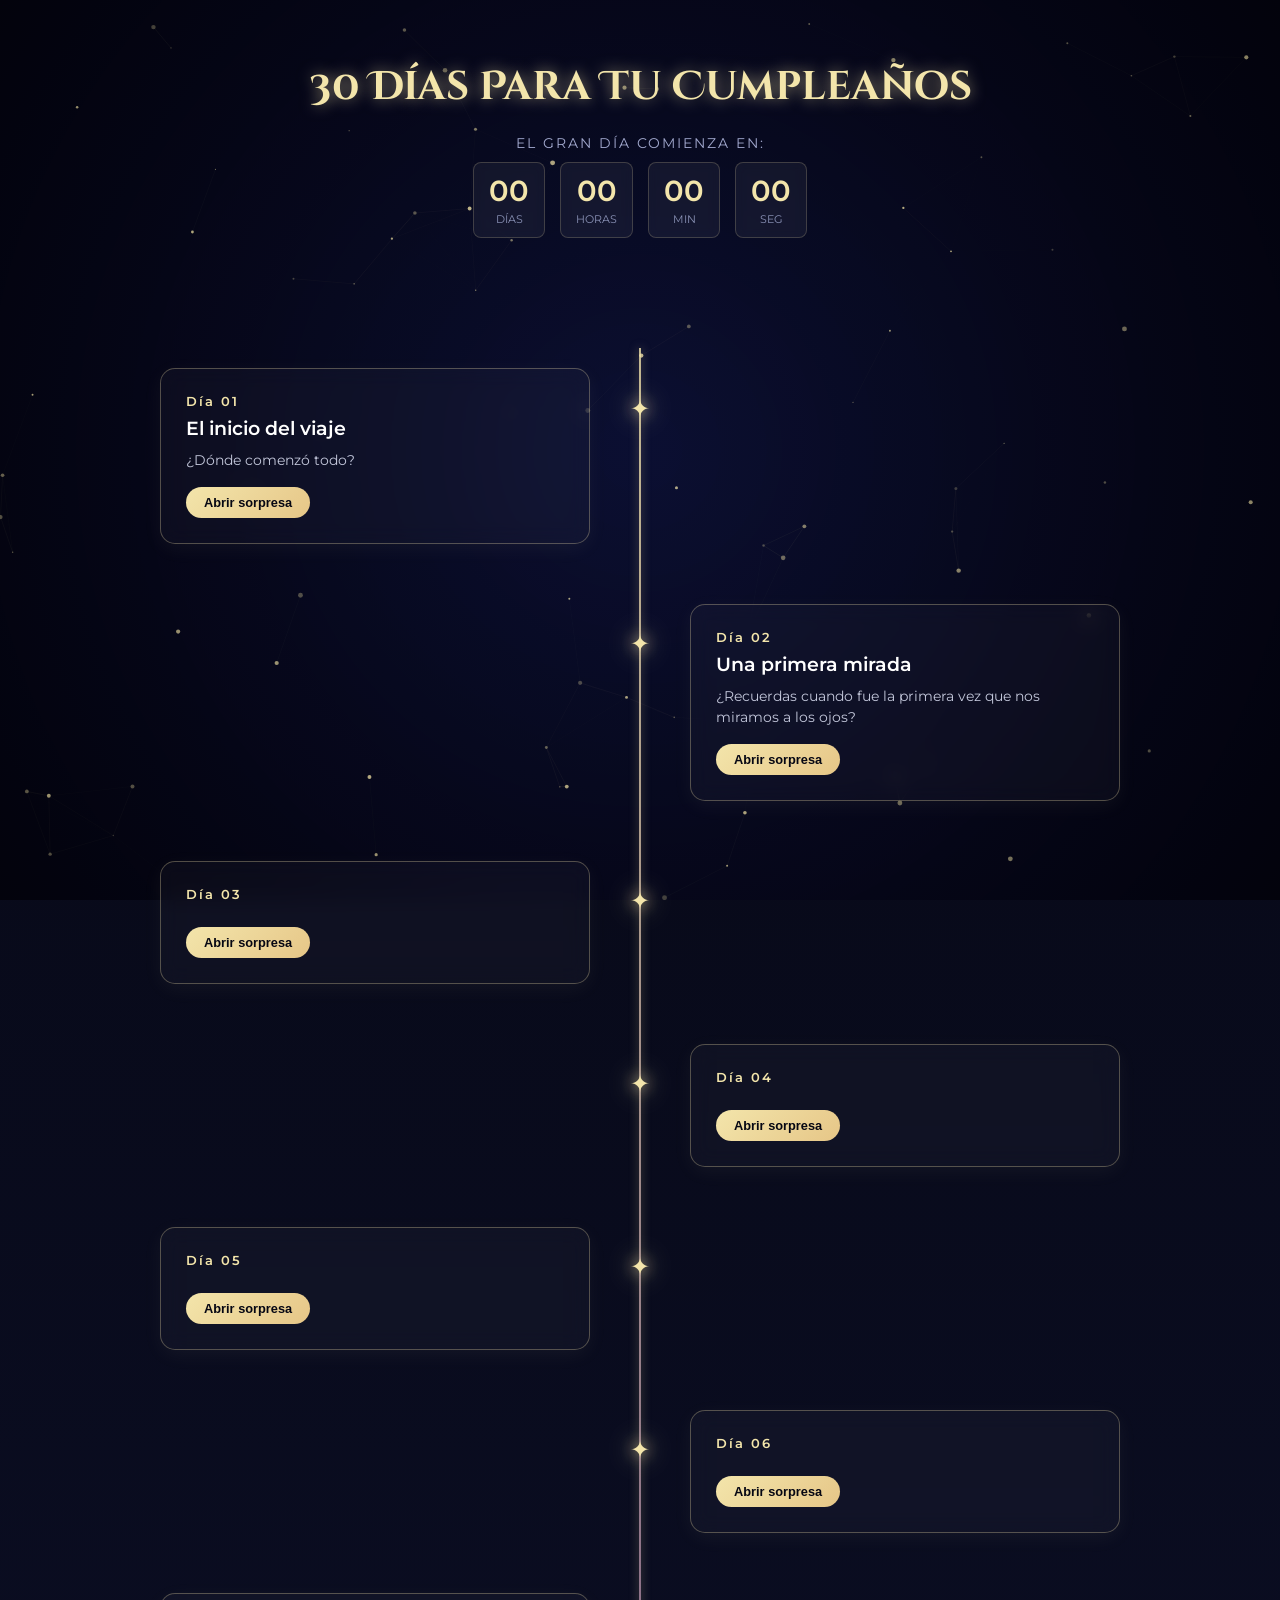
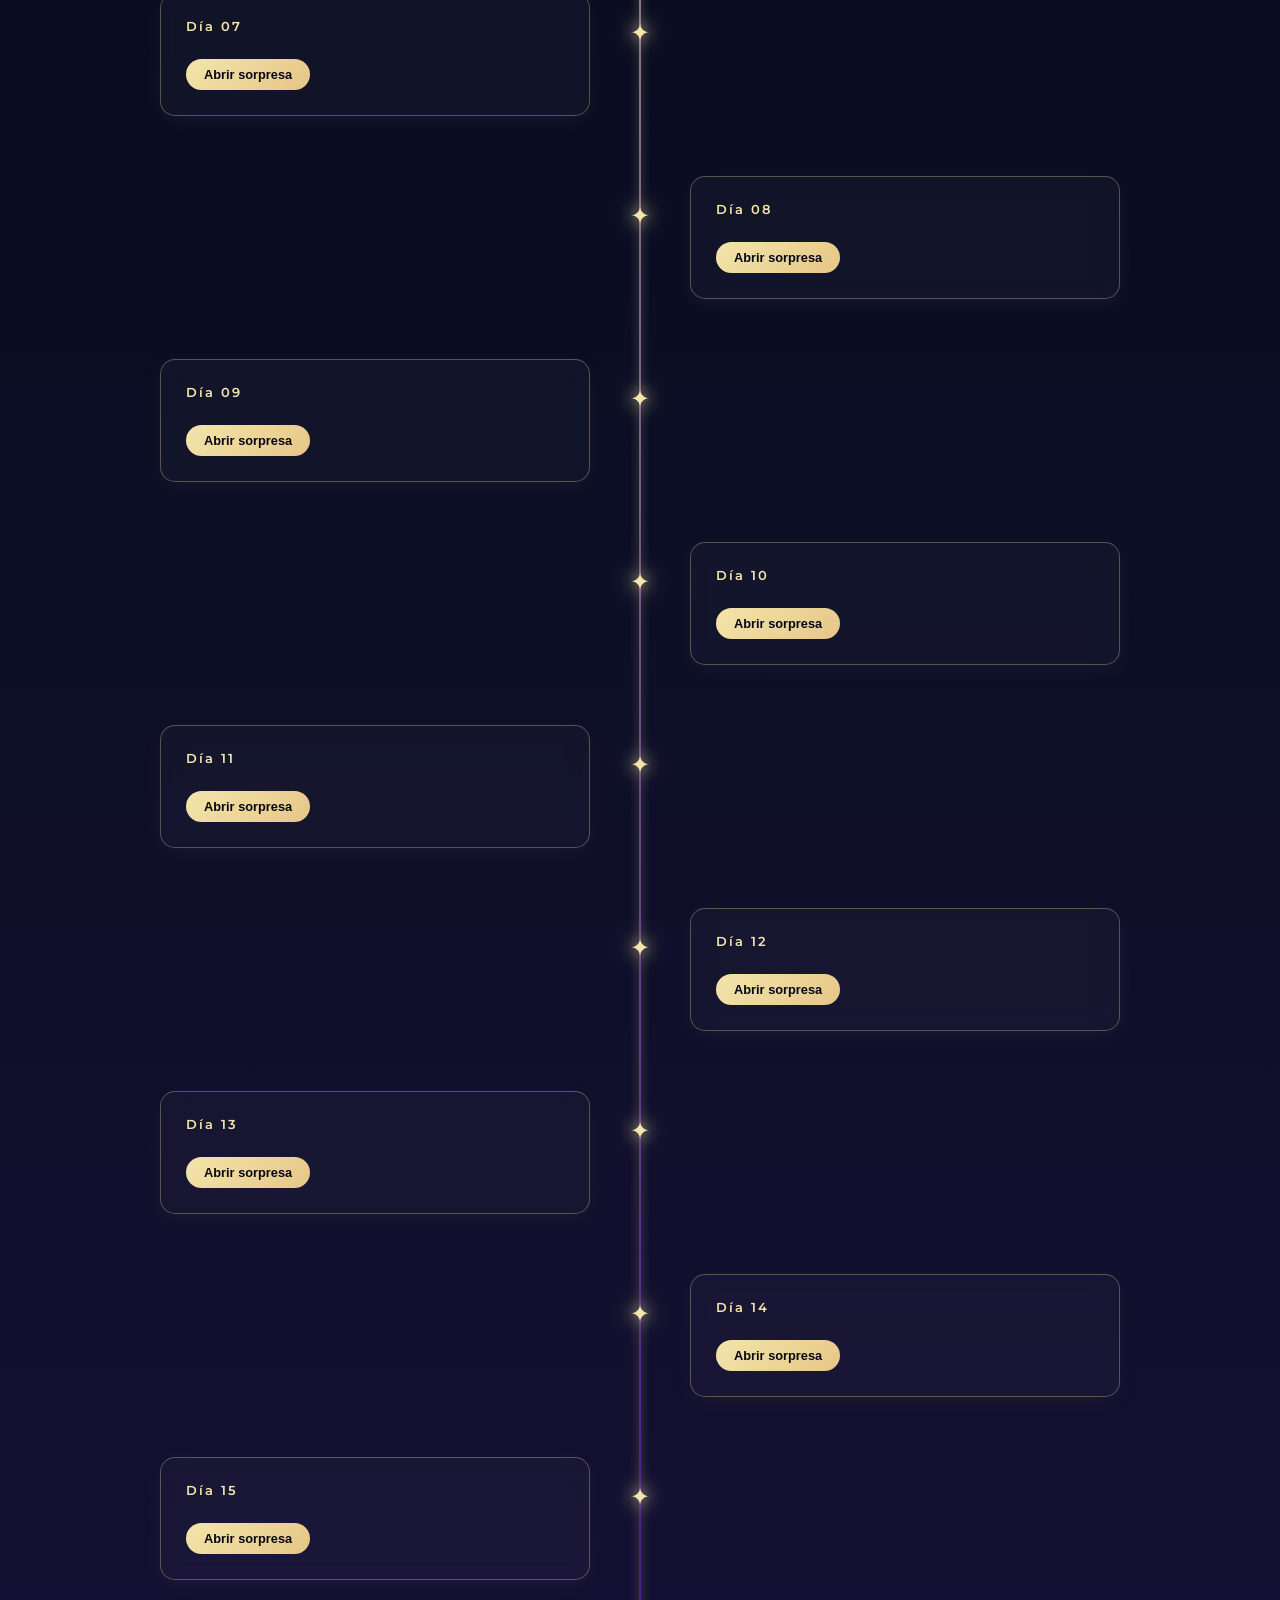
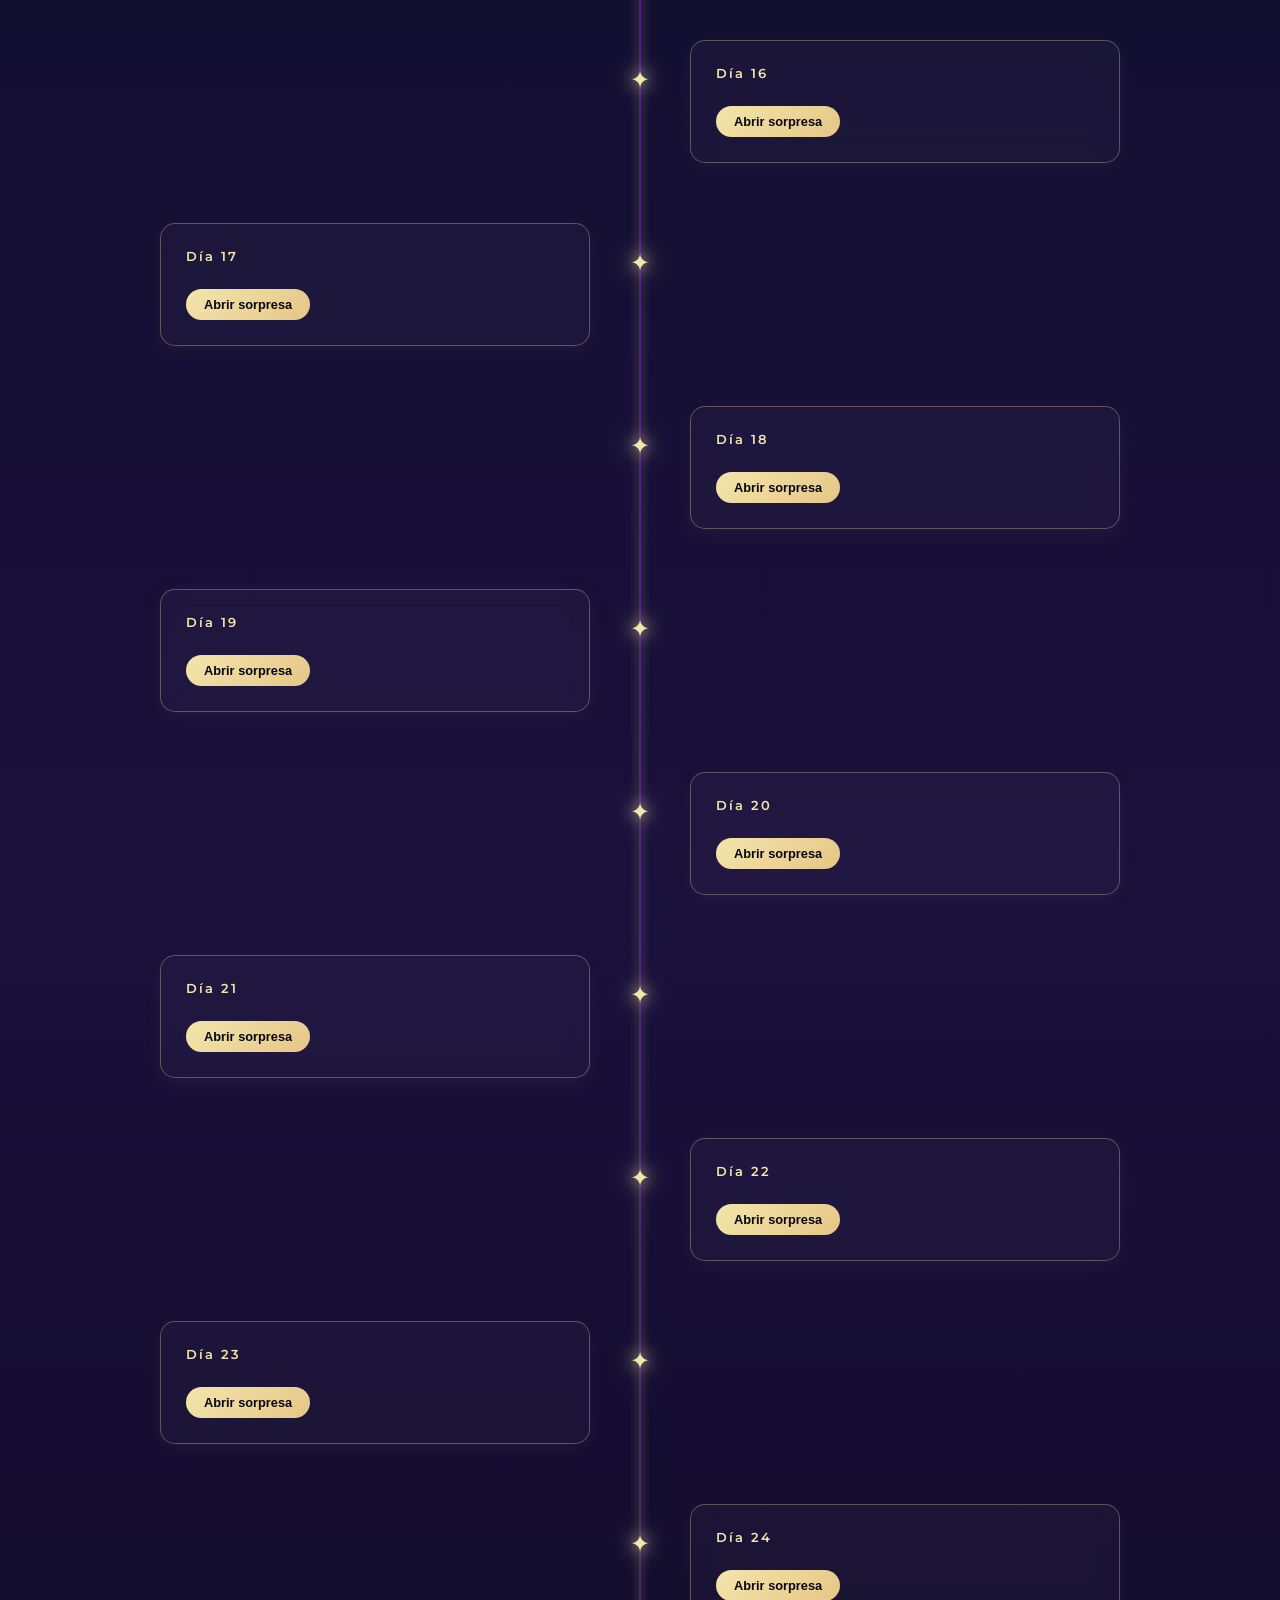
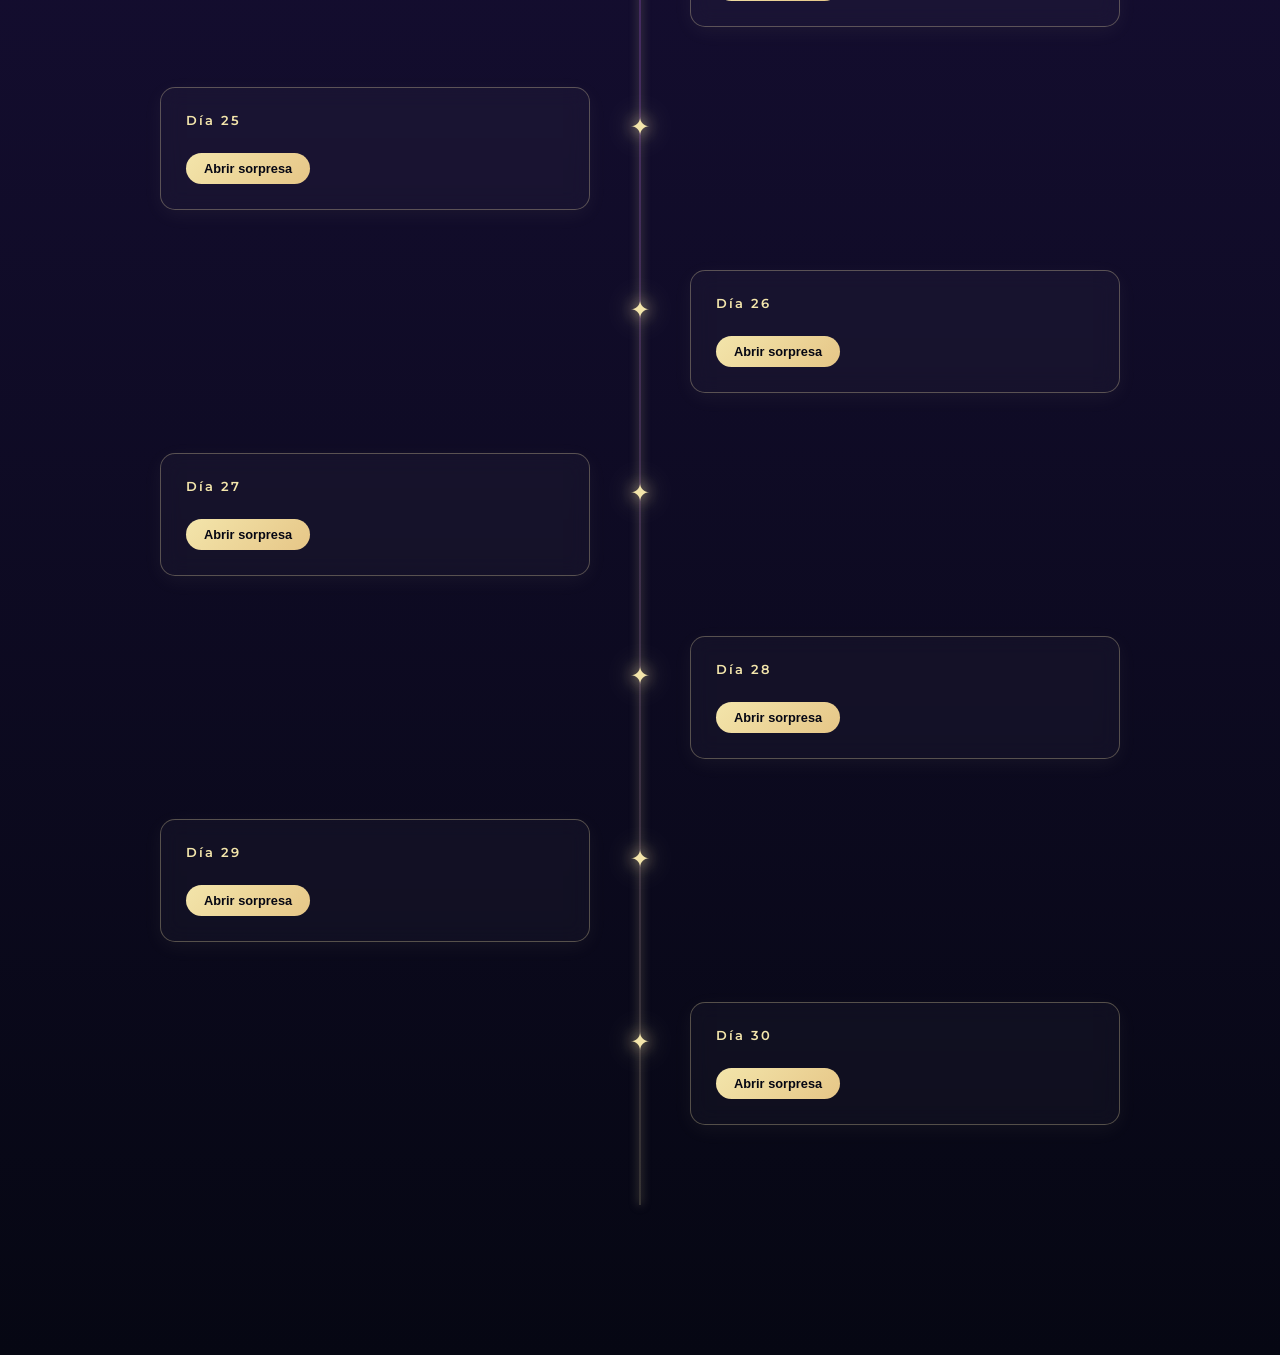
==== commit 007e9ef6: "Icono añadido" ====
--- a/index.html
+++ b/index.html
@@ -4,7 +4,7 @@
 <head>
     <meta charset="UTF-8">
     <meta name="viewport" content="width=device-width, initial-scale=1.0">
-    <link rel="shortcut icon" href="heart.pnggit" type="image/x-icon">
+    <link rel="shortcut icon" href="heart.png" type="image/x-icon">
     <title>30 Días Para Tu Cumpleaños</title>
     <link rel="stylesheet" href="styles.css">
     <link
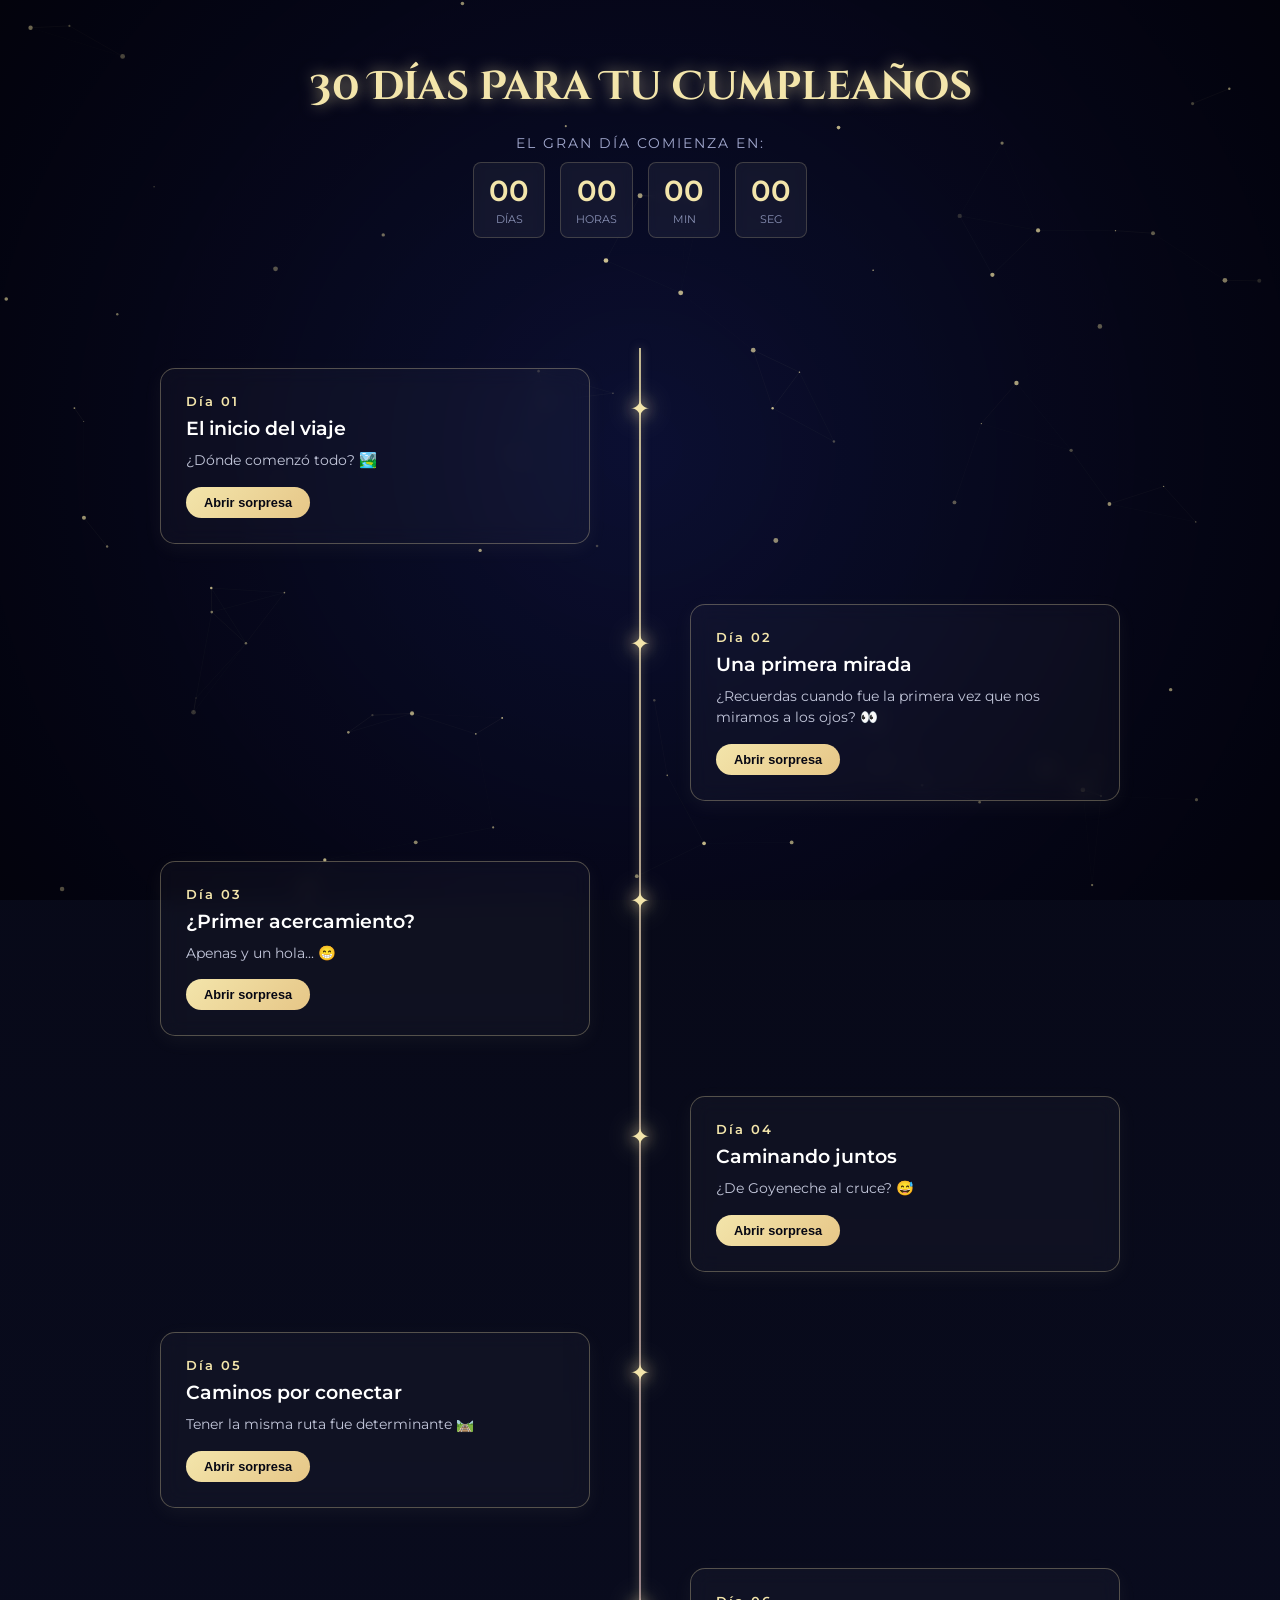
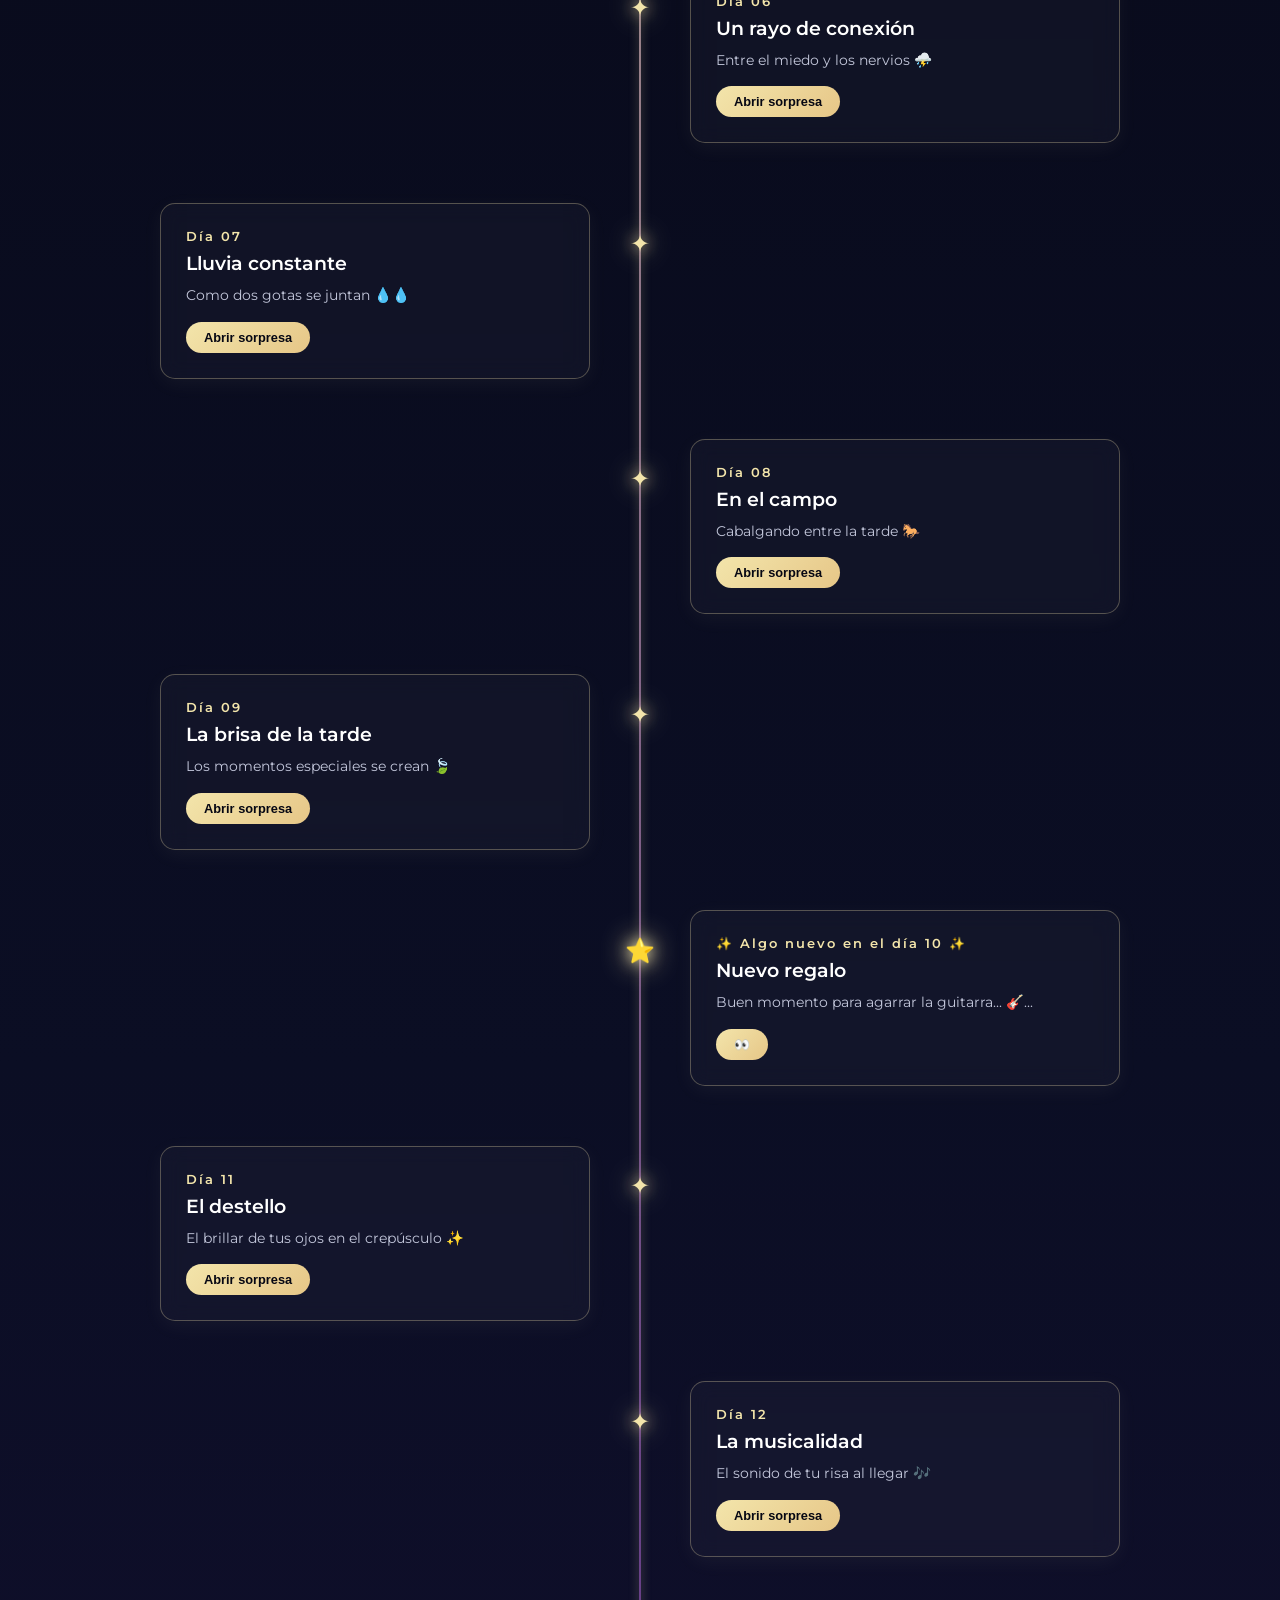
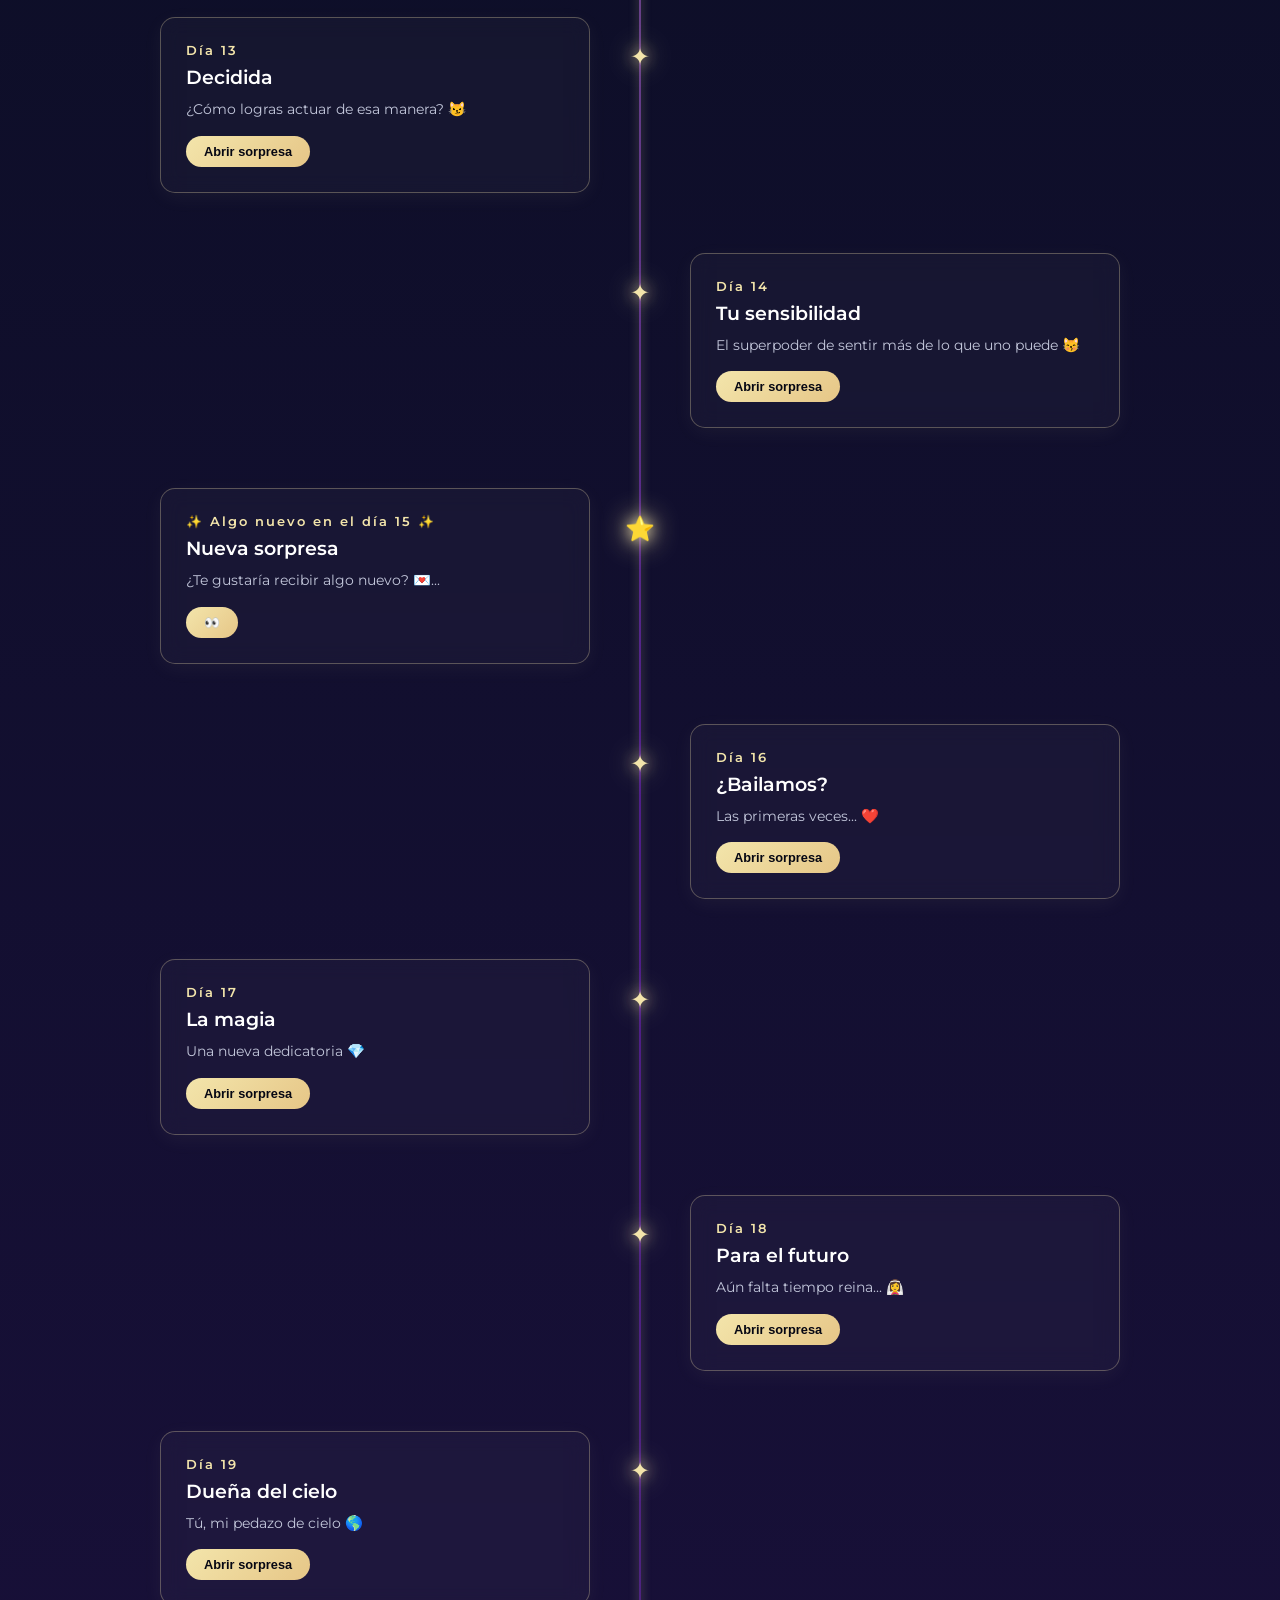
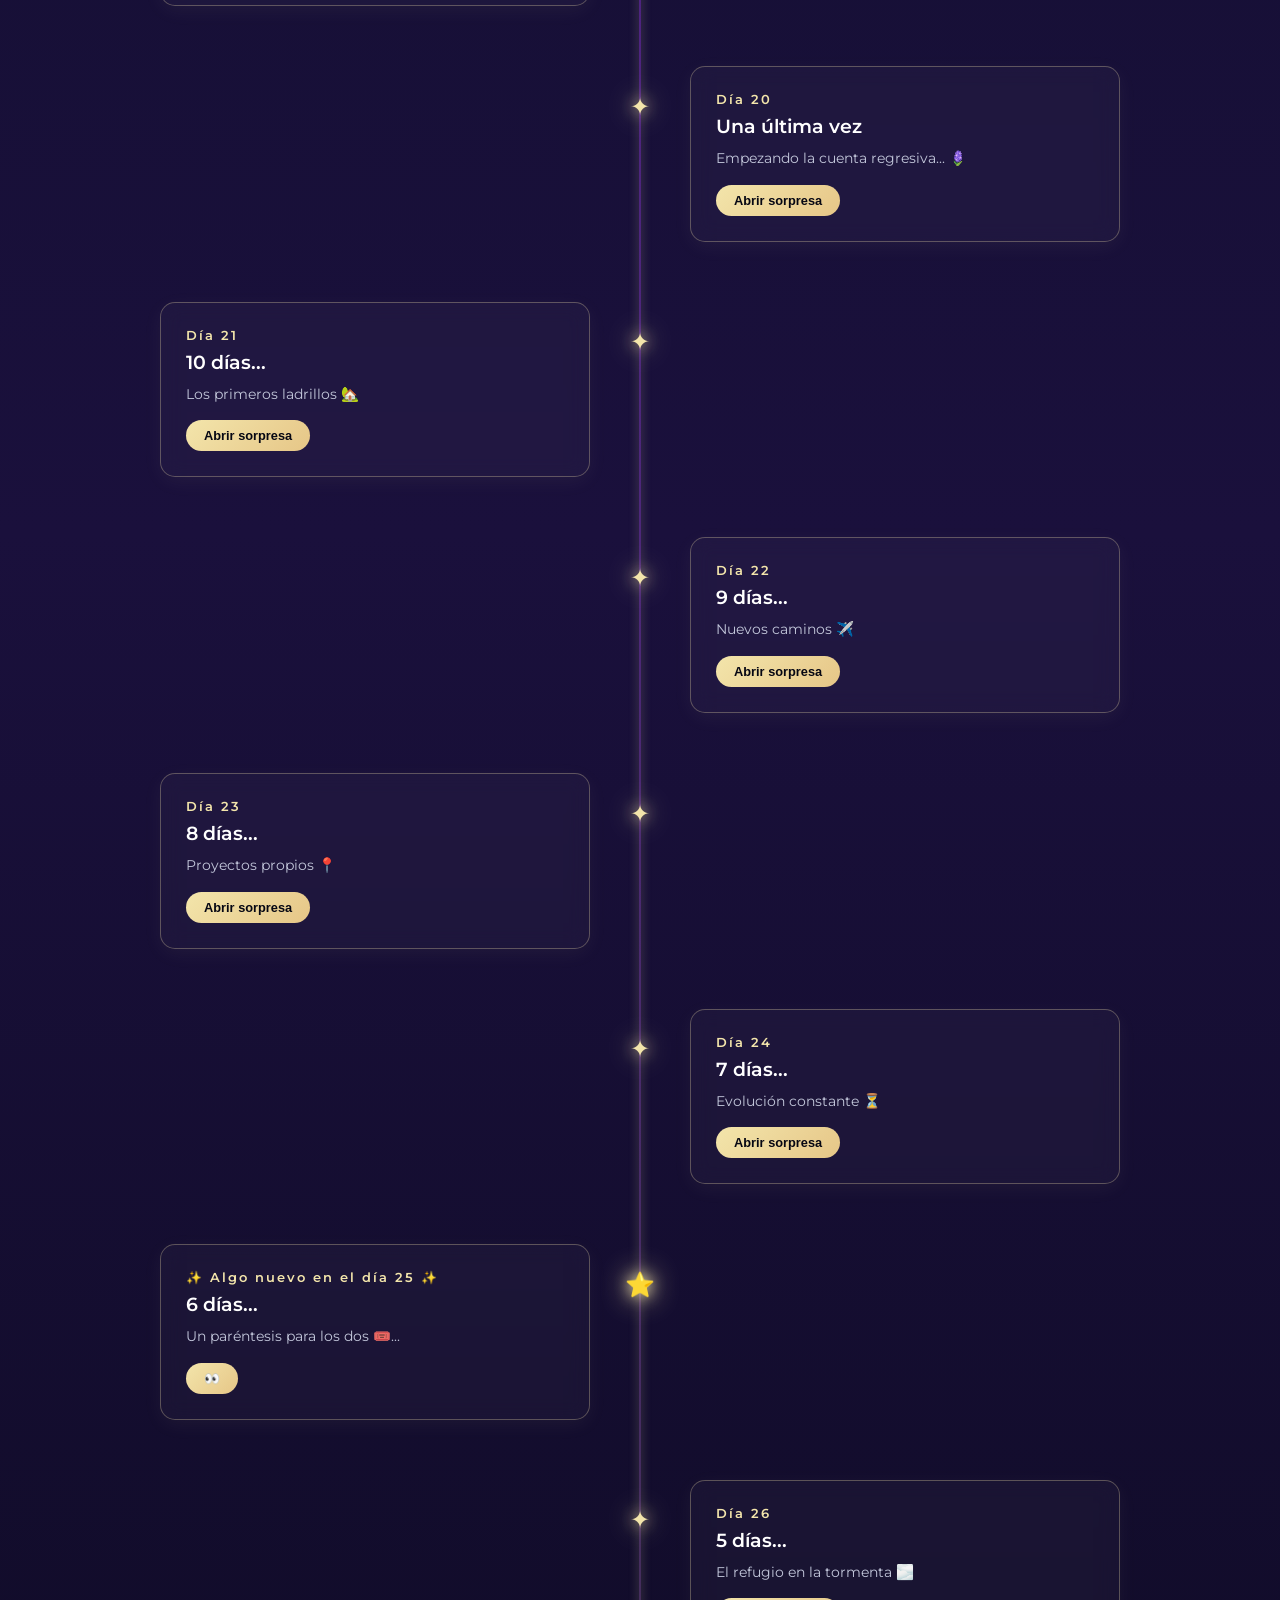
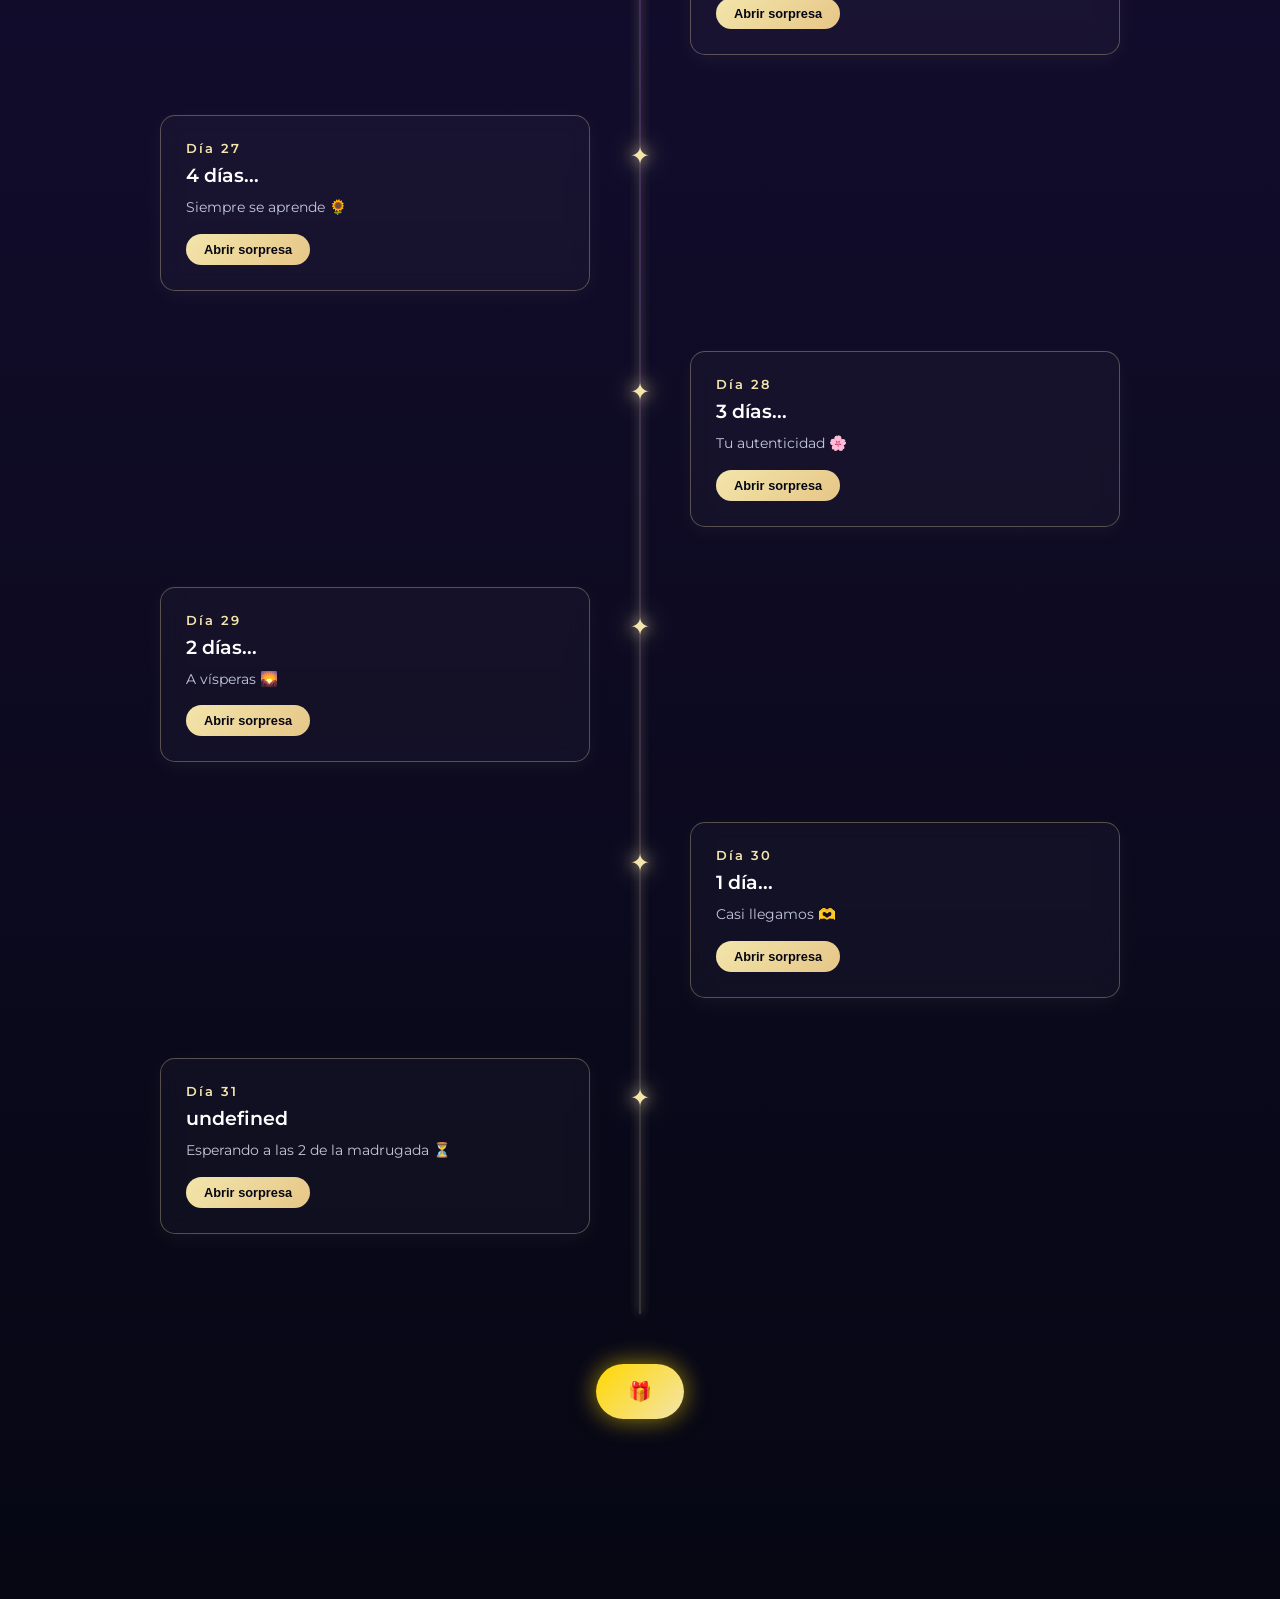
==== commit c77d5819: "feat: proyecto terminado" ====
--- a/index.html
+++ b/index.html
@@ -49,6 +49,9 @@
         </div>
     </main>
 
+    <div class="final-gift-section">
+    </div>
+
 <script src="script.js" defer></script>
 </body>
 
--- a/styles.css
+++ b/styles.css
@@ -353,8 +353,20 @@
     font-size: 1rem;
     color: #e2e4f0;
     line-height: 1.7;
-    white-space: pre-line;
-    /* Respeta los saltos de línea de tus escritos */
+    white-space: normal;
+}
+
+/* Estilo para los enlaces dentro del modal */
+.modal-link {
+    color: #f3e5ab;
+    text-decoration: underline;
+    font-weight: 600;
+    transition: color 0.2s;
+}
+
+.modal-link:hover {
+    color: #ffffff;
+    text-shadow: 0 0 10px #f3e5ab;
 }
 
 /* Animación de entrada */
@@ -384,4 +396,115 @@
     background: radial-gradient(circle at center, #0c1033 0%, #050515 100%);
     pointer-events: none;
     /* Permite que se pueda hacer click en las tarjetas sin problema */
+}
+
+/* ==========================================================================
+   ESTILOS PARA DÍAS HITOS (ESPECIALES)
+   ========================================================================== */
+.timeline-item.unlocked.especial .card {
+    border: 2px solid #f3e5ab;
+    background: linear-gradient(135deg, rgba(26, 16, 60, 0.6), rgba(138, 43, 226, 0.2));
+    box-shadow: 0 0 25px rgba(243, 229, 171, 0.3);
+    animation: pulseEspecial 3s infinite alternate;
+}
+
+.timeline-item.unlocked.especial .star-node {
+    color: #ffffff;
+    font-size: 2rem;
+    text-shadow: 0 0 20px #f3e5ab, 0 0 40px #fff;
+}
+
+.timeline-item.unlocked.especial .day-number {
+    color: #f3e5ab;
+    font-weight: bold;
+    text-shadow: 0 0 5px rgba(243, 229, 171, 0.5);
+}
+
+.timeline-item.unlocked.especial .btn-open {
+    background: linear-gradient(135deg, #fff, #f3e5ab);
+    box-shadow: 0 0 10px #f3e5ab;
+    transform: scale(1.05);
+}
+
+/* Animación de brillo místico para los días de regalos */
+@keyframes pulseEspecial {
+    0% {
+        box-shadow: 0 0 20px rgba(243, 229, 171, 0.2);
+        border-color: rgba(243, 229, 171, 0.5);
+    }
+
+    100% {
+        box-shadow: 0 0 35px rgba(243, 229, 171, 0.5);
+        border-color: rgba(255, 255, 255, 0.9);
+    }
+}
+
+/* ==========================================================================
+   QR PARA LAS CANCIONES DE LOS DÍAS 16 A 20
+   ========================================================================== */
+
+/* Container para centrar el QR en el modal */
+.qr-container {
+    display: flex;
+    flex-direction: column;
+    align-items: center;
+    justify-content: center;
+}
+
+/* Estilo de la imagen del QR */
+.qr-container img {
+    width: 300px;
+    height: auto;
+    border-radius: 8px;
+    transition: transform 0.3s ease;
+    cursor: pointer;
+}
+
+.qr-container img:hover {
+    transform: scale(1.05);
+}
+
+/* Texto debajo del QR */
+.qr-container p {
+    margin-bottom: 12px;
+    font-size: 0.90rem;
+    color: #f3e5ab;
+    text-align: center;
+    font-style: italic;
+}
+
+/* ==========================================
+   SECCIÓN Y MODAL DEL REGALO FINAL
+   ========================================== */
+.final-gift-section {
+    text-align: center;
+    margin: 50px 0 80px 0;
+}
+
+#btn-final-gift {
+    background: linear-gradient(135deg, #ffd700, #f3e5ab);
+    color: #1a103c;
+    font-size: 1.2rem;
+    font-weight: bold;
+    padding: 16px 32px;
+    border: none;
+    border-radius: 50px;
+    cursor: pointer;
+    box-shadow: 0 0 25px rgba(255, 215, 0, 0.6);
+    transition: transform 0.3s ease, box-shadow 0.3s ease;
+}
+
+#btn-final-gift:hover {
+    transform: scale(1.08);
+    box-shadow: 0 0 40px rgba(255, 215, 0, 0.9);
+}
+
+/* Botón final deshabilitado antes de cumpleaños */
+#btn-final-gift.btn-disabled {
+    background: rgba(255, 255, 255, 0.1);
+    color: #888;
+    border: 1px dashed rgba(255, 255, 255, 0.3);
+    cursor: not-allowed;
+    box-shadow: none;
+    transform: none !important;
 }
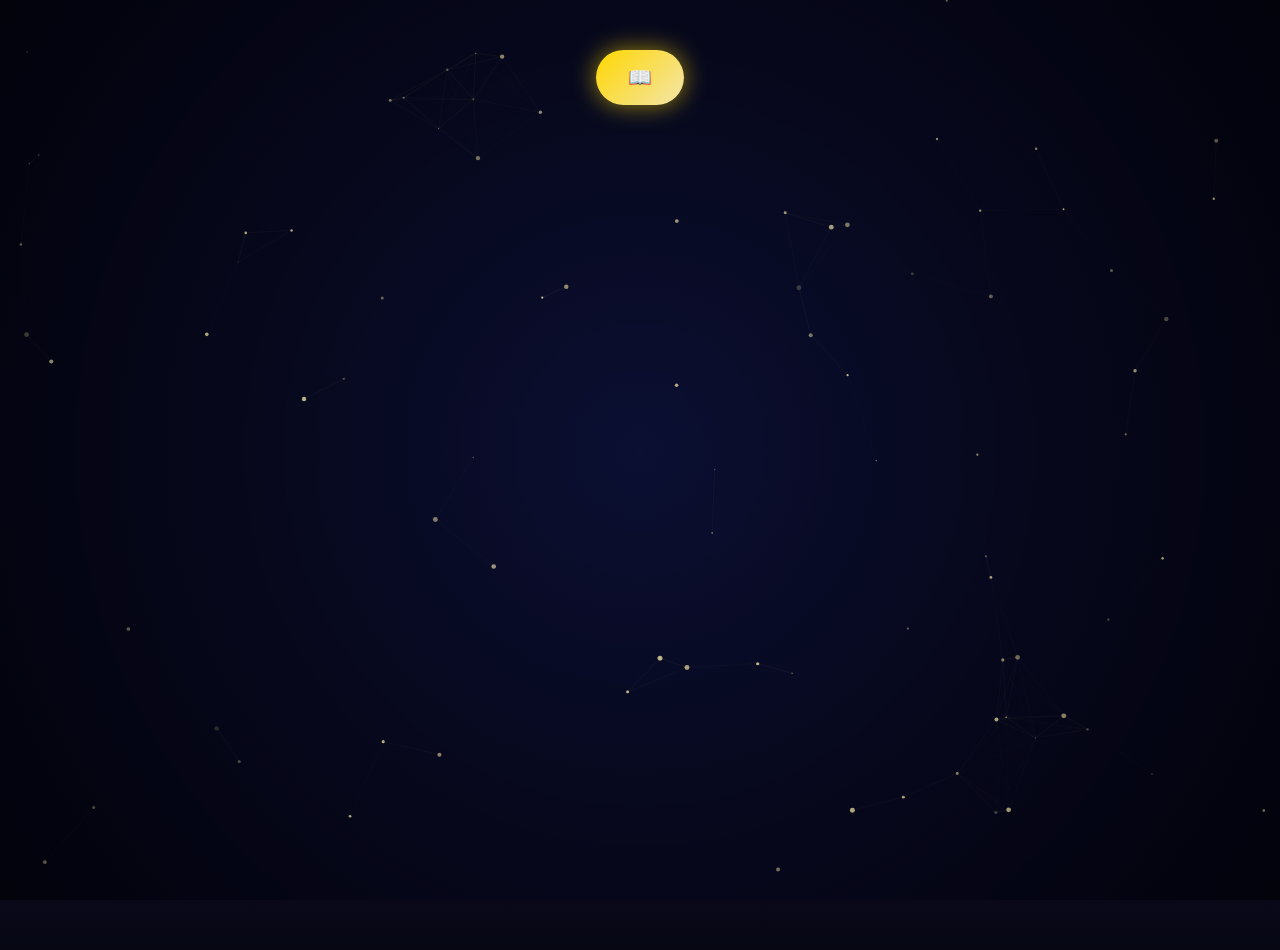
==== commit 60f6ff8a: "fix: Separación de funciones e inhabilitación de la página" ====
--- a/index.html
+++ b/index.html
@@ -21,6 +21,8 @@
         <div class="stars2"></div>
     </div>
 
+<!-- DESHABILITACIÓN TEMPORAL DE LA PÁGINA PRINCIPAL -->
+    <!--
     <header class="header">
         <h1 class="title">30 Días Para Tu Cumpleaños</h1>
         <div class="countdown-container">
@@ -48,11 +50,13 @@
             </div>
         </div>
     </main>
-
+    -->
     <div class="final-gift-section">
     </div>
 
-<script src="script.js" defer></script>
+<script src="stars.js"></script>
+<script src="dias.js"></script>
+<script src="linea_temporal.js" defer></script>
 </body>
 
 </html>
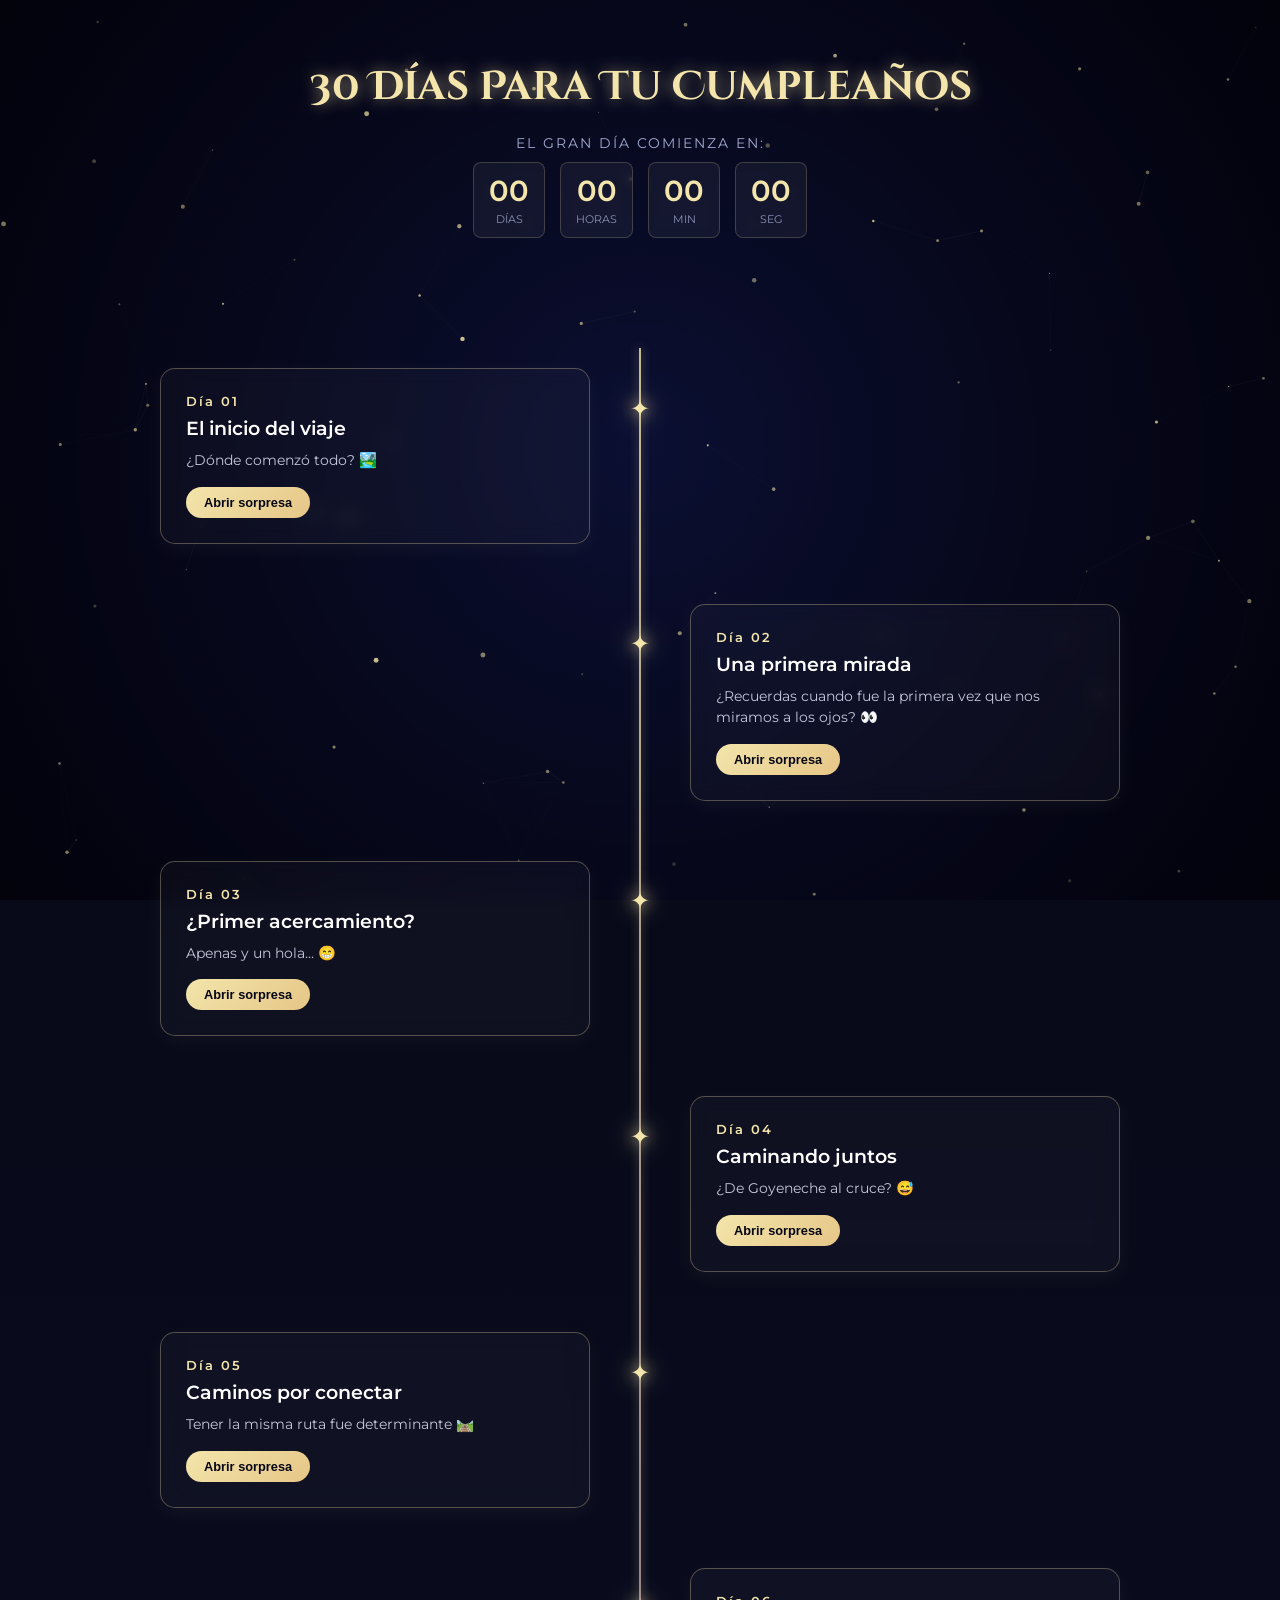
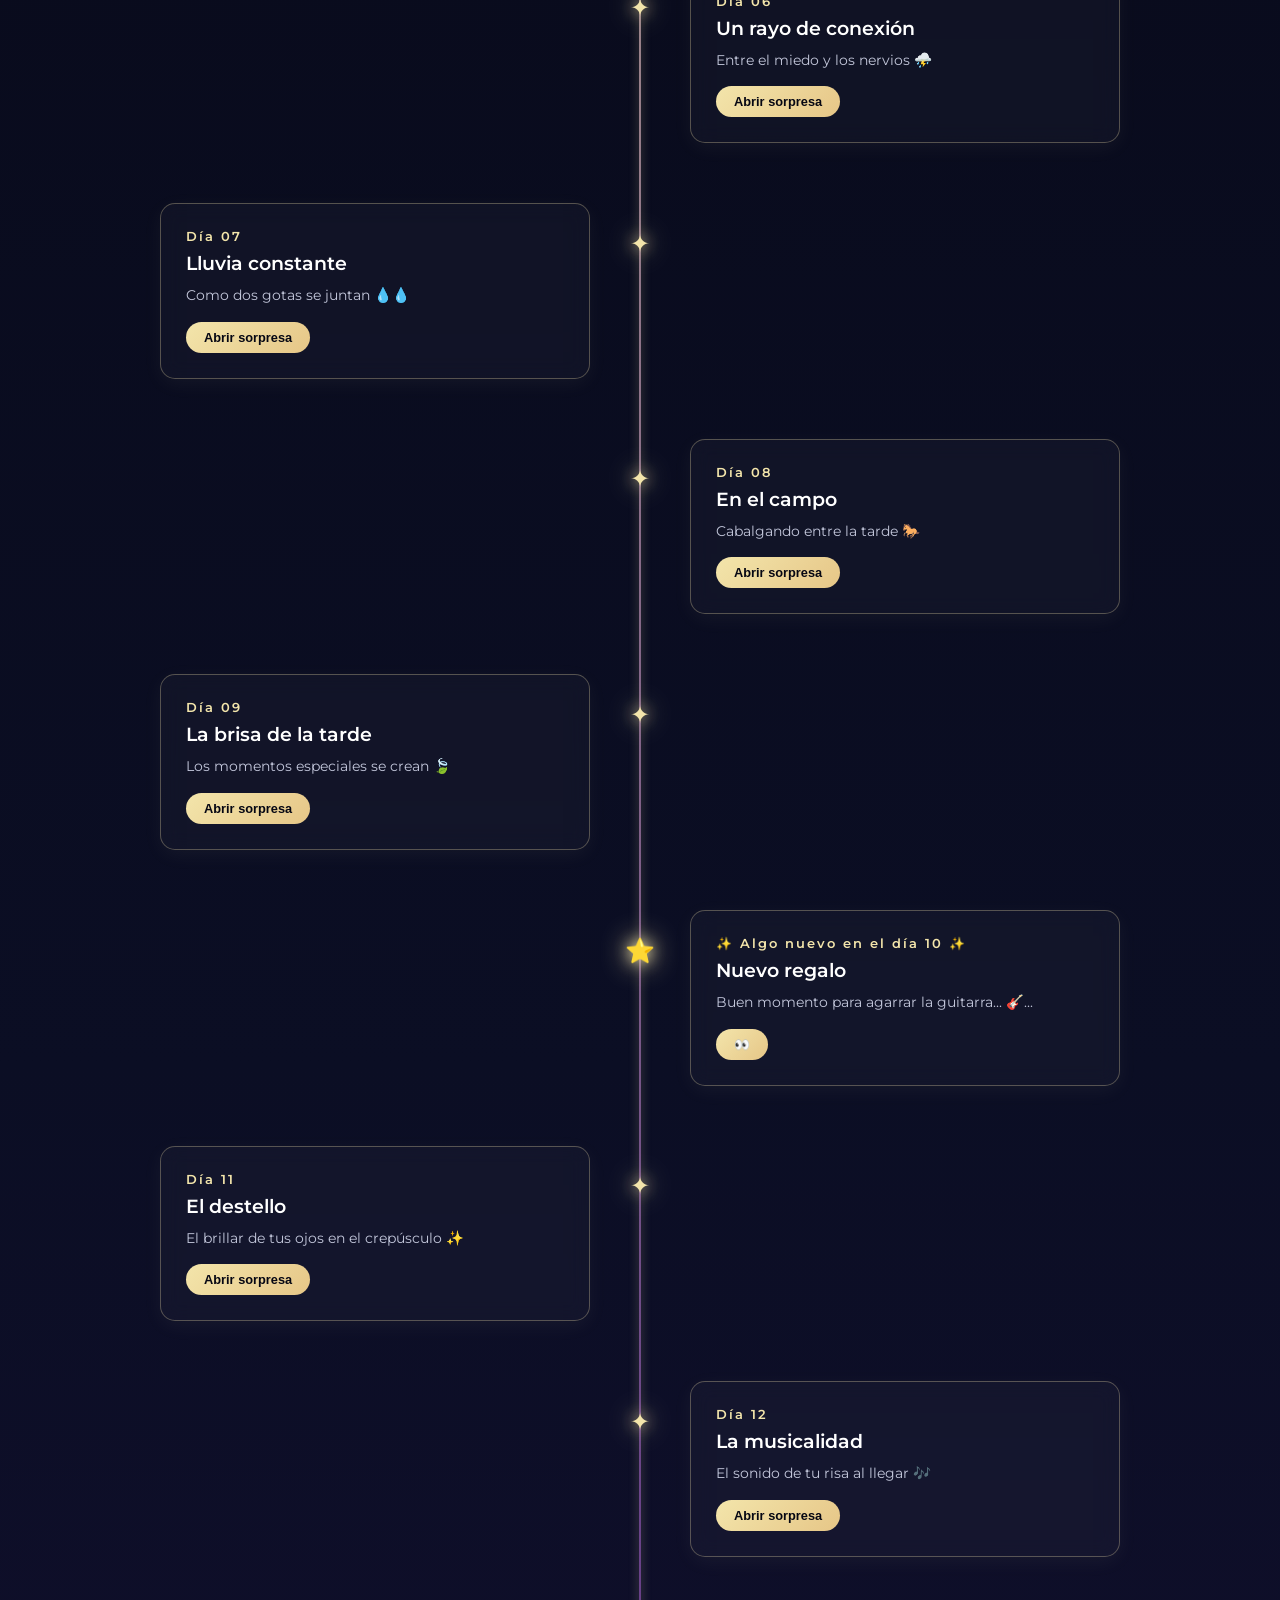
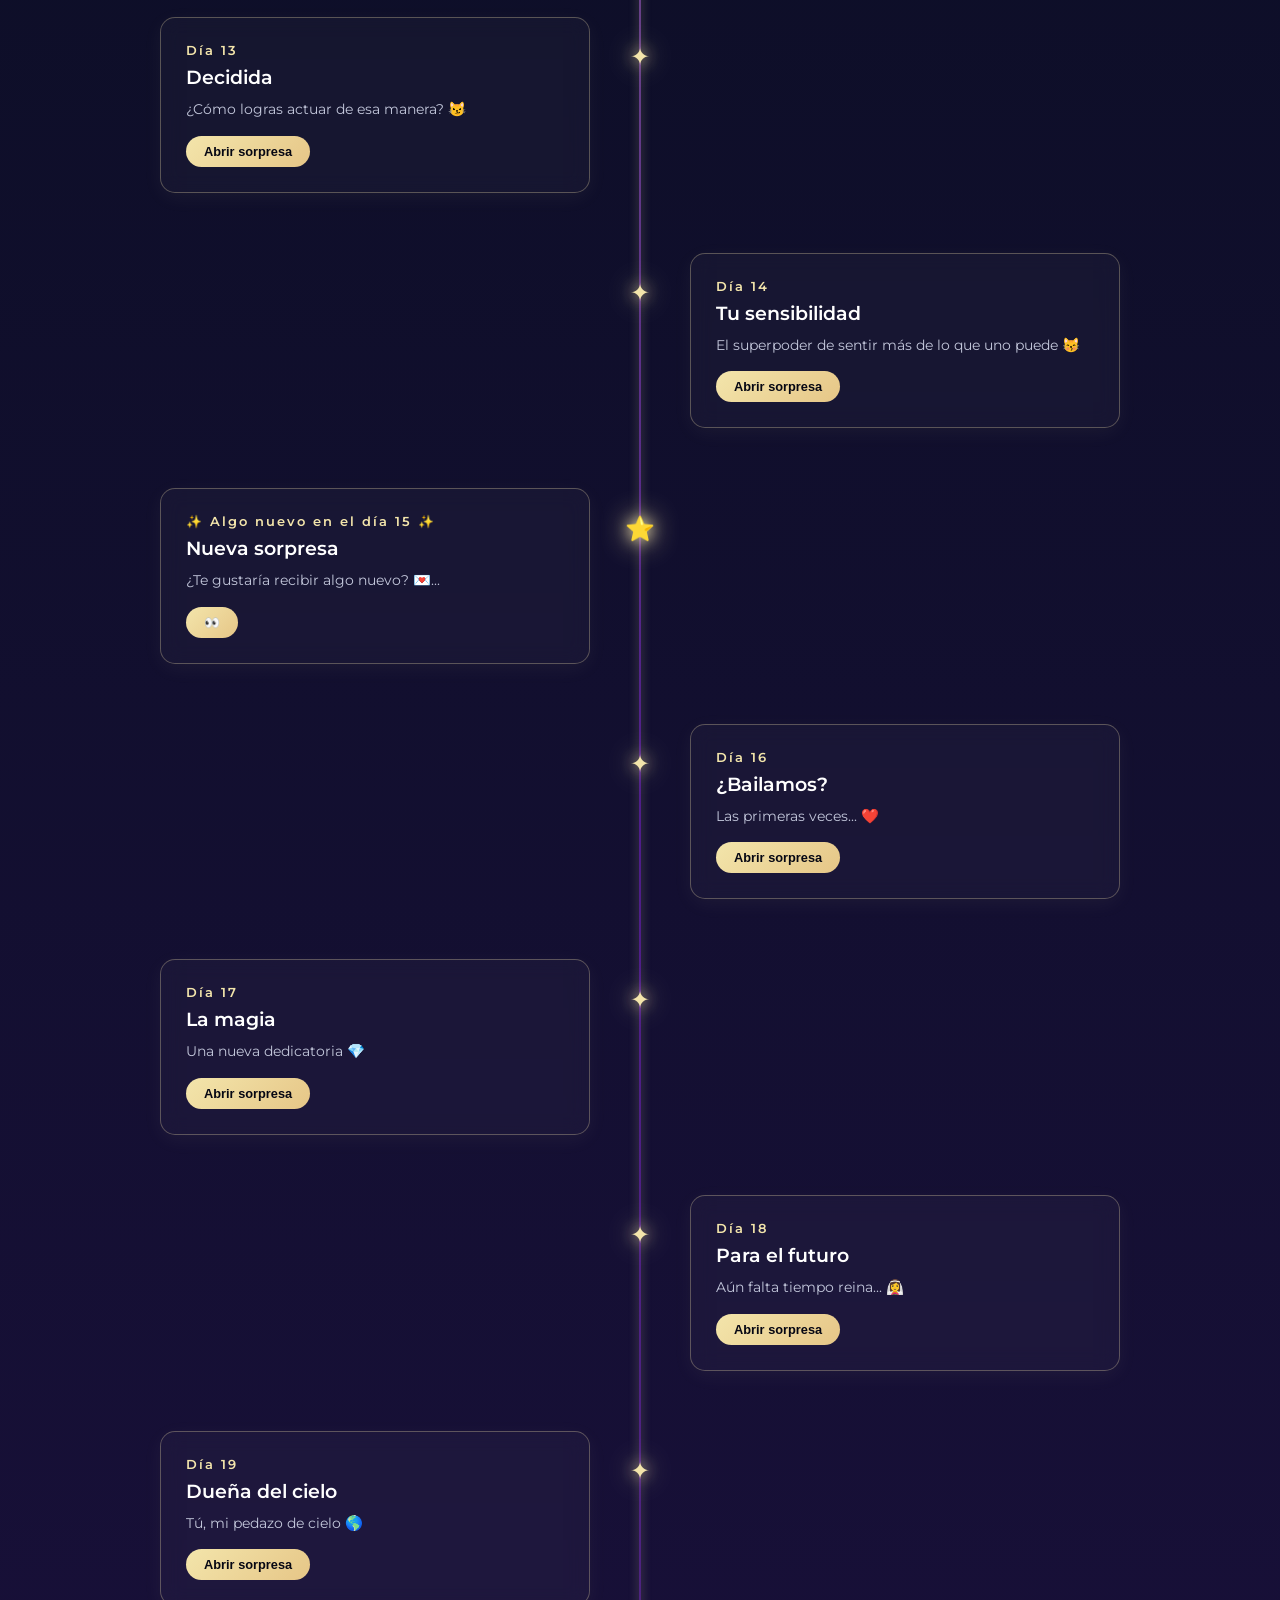
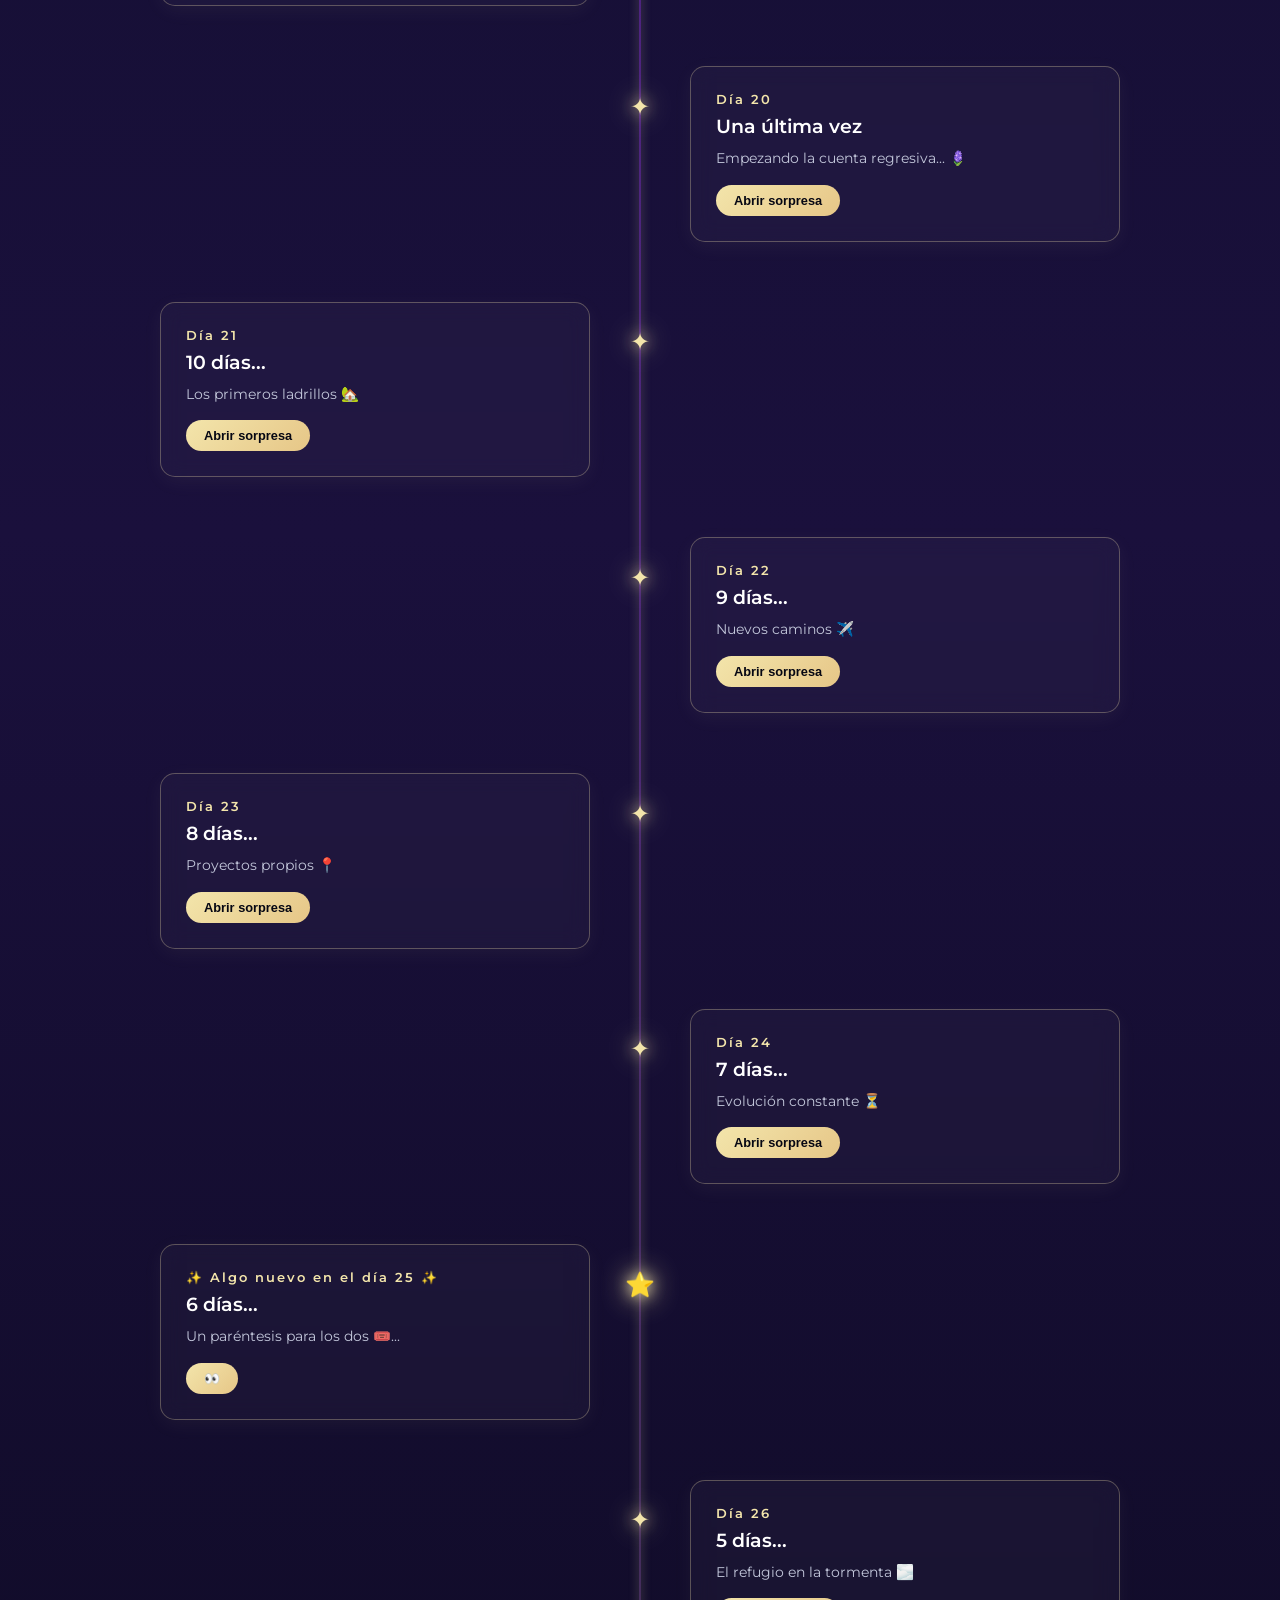
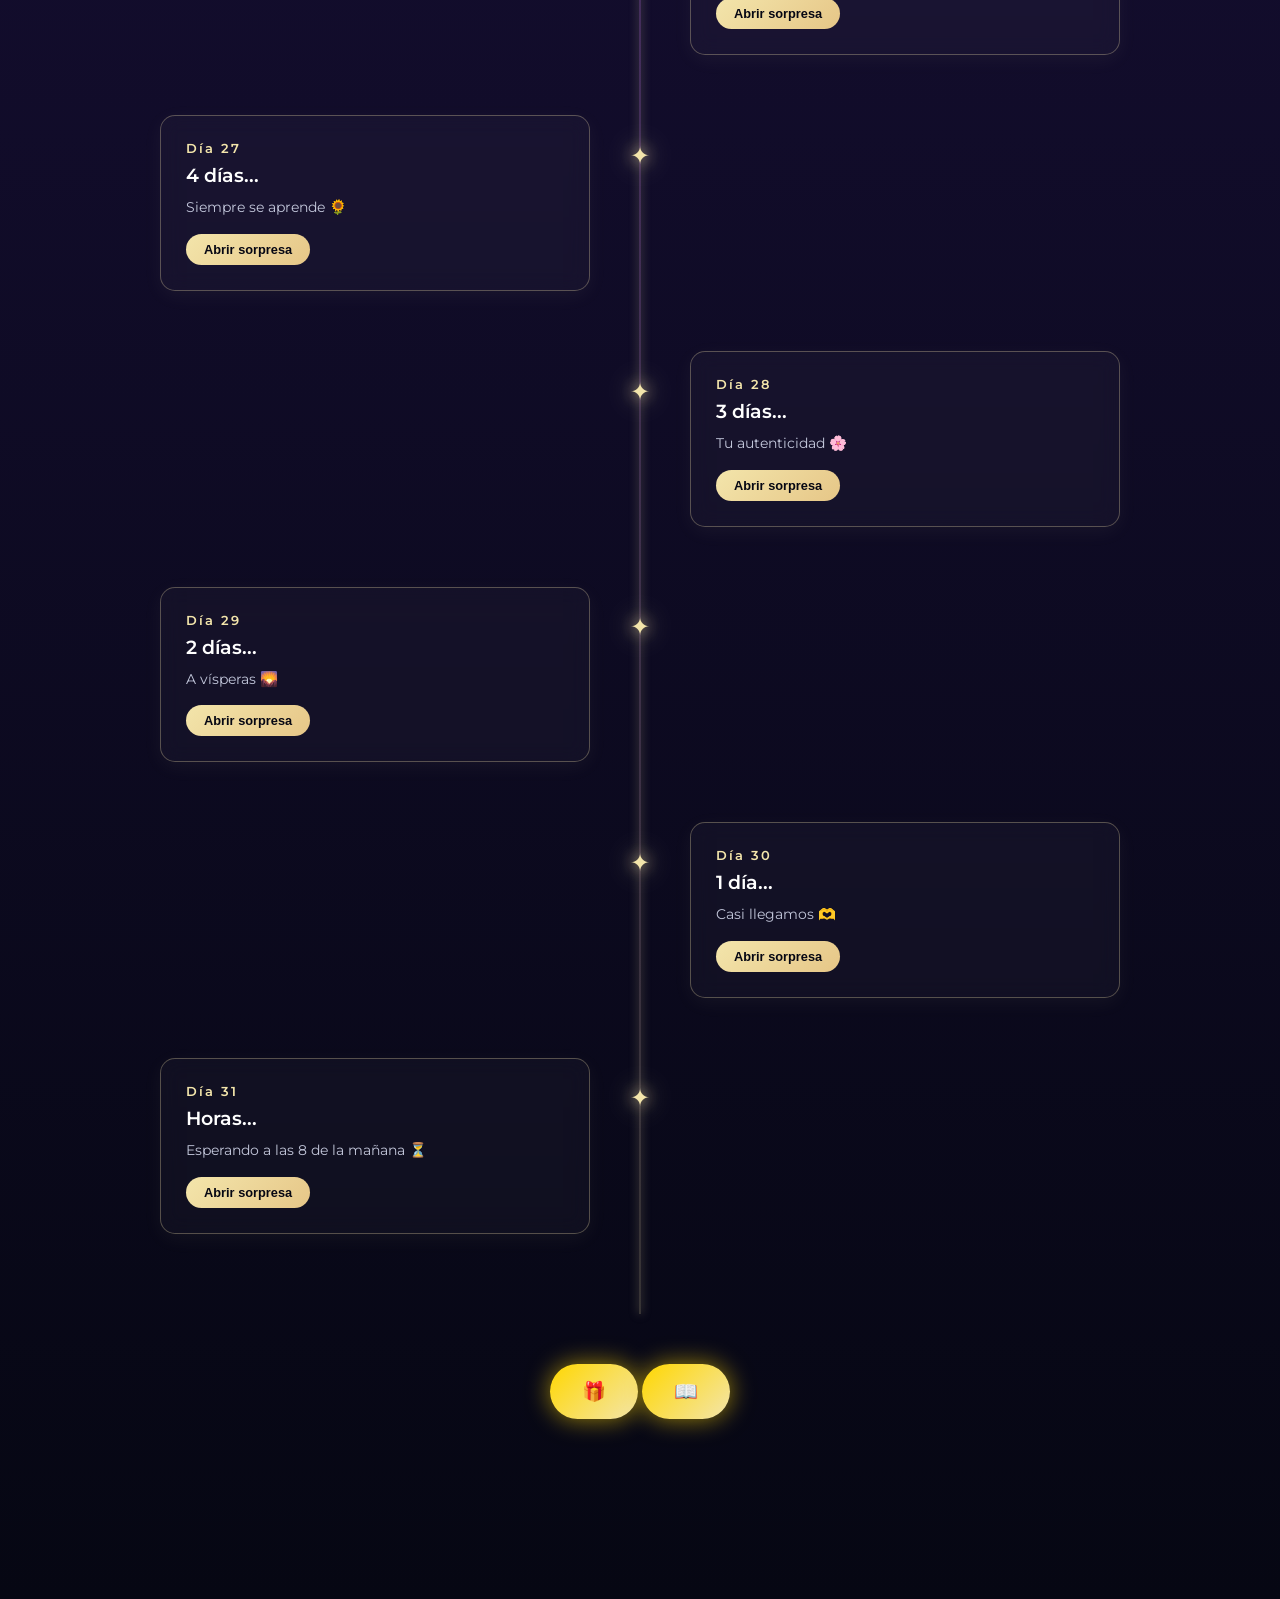
==== commit 8b787fef: "EOF" ====
--- a/index.html
+++ b/index.html
@@ -21,8 +21,6 @@
         <div class="stars2"></div>
     </div>
 
-<!-- DESHABILITACIÓN TEMPORAL DE LA PÁGINA PRINCIPAL -->
-    <!--
     <header class="header">
         <h1 class="title">30 Días Para Tu Cumpleaños</h1>
         <div class="countdown-container">
@@ -50,7 +48,7 @@
             </div>
         </div>
     </main>
-    -->
+
     <div class="final-gift-section">
     </div>
 
